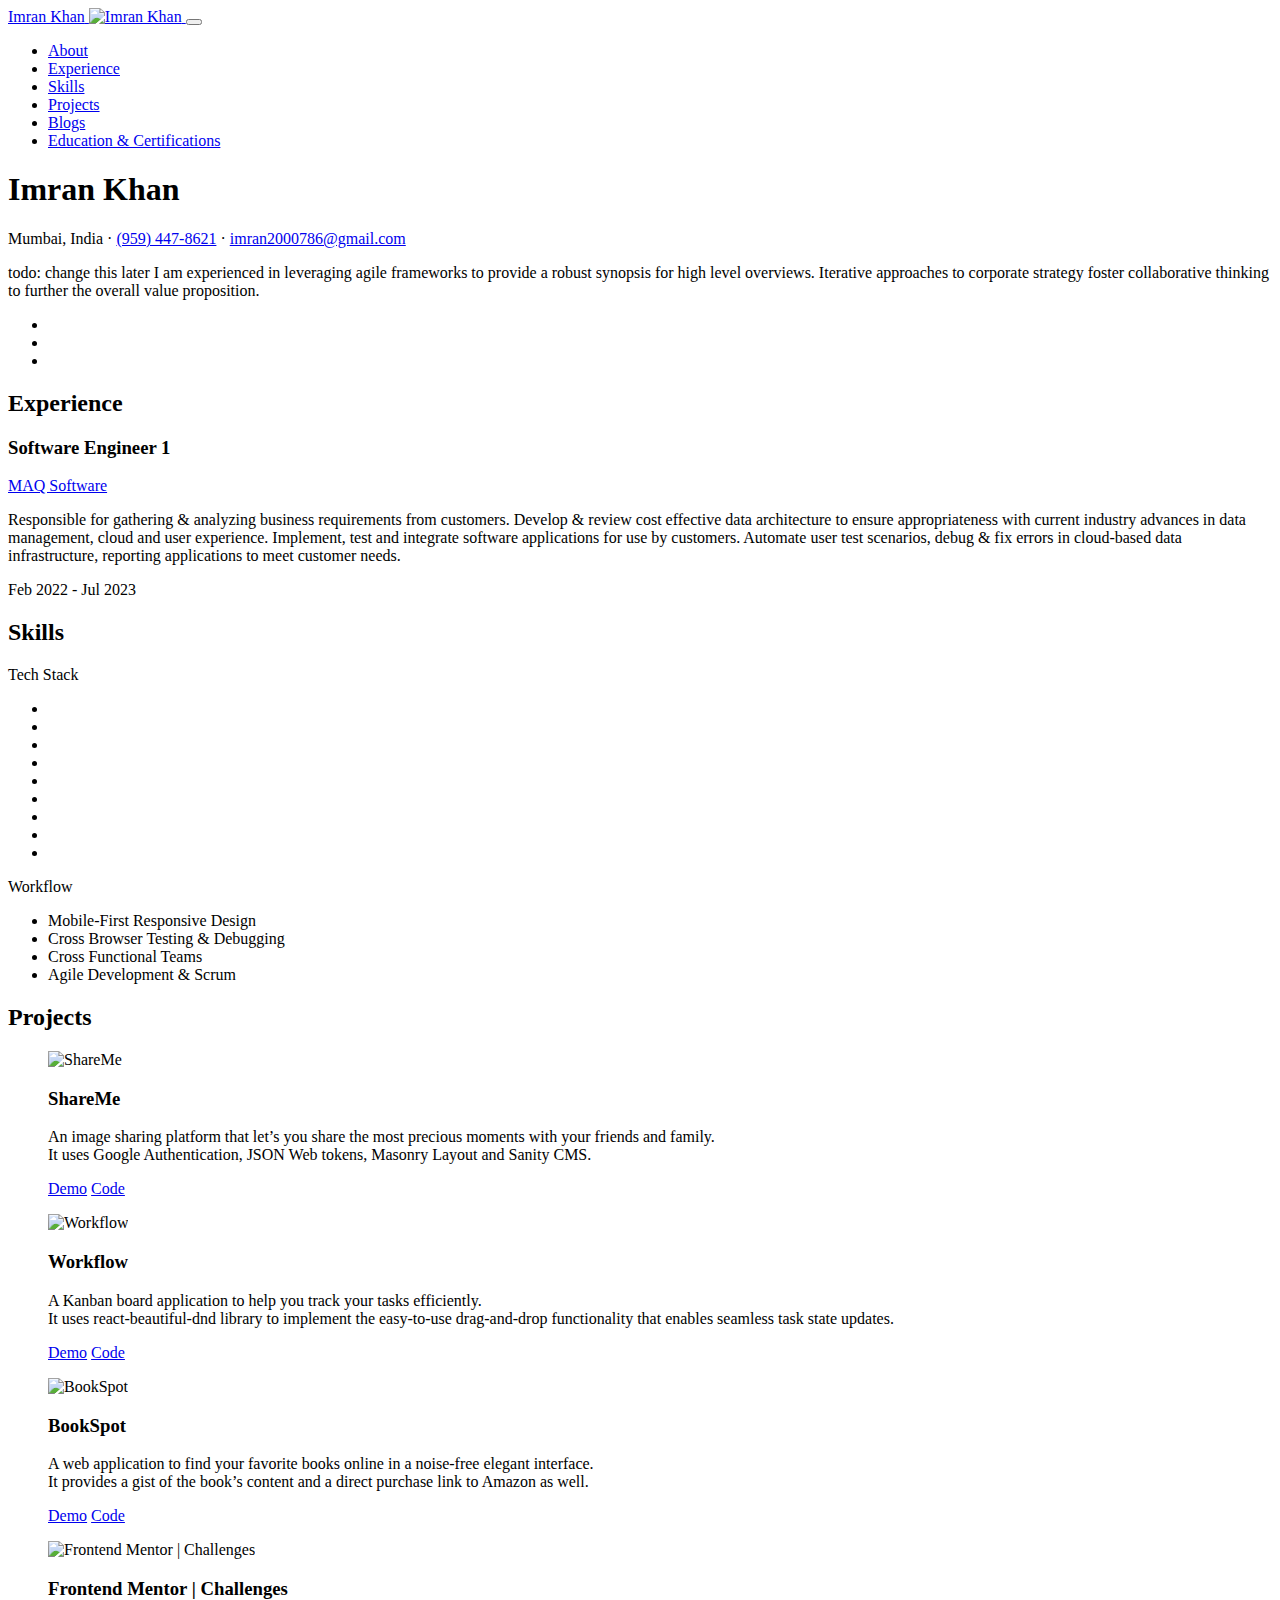
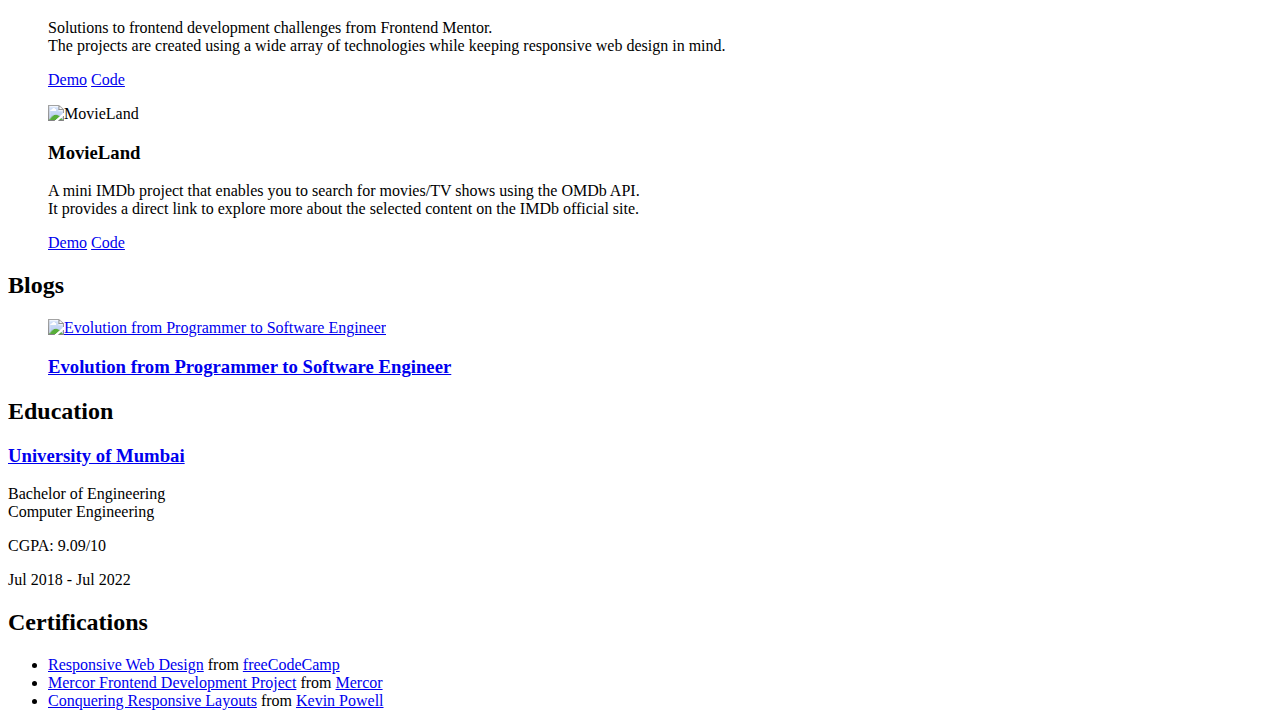
==== index.html @ 40e6b197 "Initial commit" ====
<!DOCTYPE html>
<html lang="en">
  <head>
    <meta charset="utf-8" />
    <meta
      name="viewport"
      content="width=device-width, initial-scale=1, shrink-to-fit=no"
    />
    <meta name="description" content="Imran Khan's portfolio website" />
    <meta name="author" content="Imran Khan" />
    <link
      rel="shortcut icon"
      href="./img/portfolio-img-imran.png"
      type="image/x-icon"
    />

    <title>Imran Khan | Portfolio</title>

    <!-- Bootstrap core CSS -->
    <link href="vendor/bootstrap/css/bootstrap.min.css" rel="stylesheet" />

    <!-- Custom fonts for this template -->
    <link
      href="https://fonts.googleapis.com/css?family=Saira+Extra+Condensed:100,200,300,400,500,600,700,800,900"
      rel="stylesheet"
    />
    <link
      href="https://fonts.googleapis.com/css?family=Open+Sans:300,300i,400,400i,600,600i,700,700i,800,800i"
      rel="stylesheet"
    />
    <!-- <link rel="preconnect" href="https://fonts.googleapis.com" />
    <link rel="preconnect" href="https://fonts.gstatic.com" crossorigin />
    <link
      href="https://fonts.googleapis.com/css2?family=Open+Sans:ital,wght@0,300;0,400;0,500;0,600;0,700;0,800;1,300;1,400;1,500;1,600;1,700;1,800&family=Saira+Extra+Condensed:wght@100;200;300;400;500;600;700;800;900&display=swap"
      rel="stylesheet"
    /> -->
    <link
      href="vendor/font-awesome/css/font-awesome.min.css"
      rel="stylesheet"
    />
    <!-- <link href="vendor/devicons/css/devicons.min.css" rel="stylesheet" /> -->
    <link
      rel="stylesheet"
      href="https://cdn.jsdelivr.net/gh/devicons/devicon@v2.15.1/devicon.min.css"
    />

    <link
      href="vendor/simple-line-icons/css/simple-line-icons.css"
      rel="stylesheet"
    />

    <!-- Custom styles for this template -->
    <link href="css/resume.min.css" rel="stylesheet" />
    <link rel="stylesheet" href="./css/custom.css" />
  </head>

  <body id="page-top">
    <nav
      class="navbar navbar-expand-lg navbar-dark bg-primary fixed-top"
      id="sideNav"
    >
      <a class="navbar-brand js-scroll-trigger" href="#page-top">
        <span class="d-block d-lg-none">Imran Khan</span>
        <span class="d-none d-lg-block">
          <img
            class="img-fluid img-profile rounded-circle mx-auto mb-2"
            src="img/portfolio-img-imran.png"
            alt="Imran Khan"
          />
        </span>
      </a>
      <button
        class="navbar-toggler"
        type="button"
        data-toggle="collapse"
        data-target="#navbarSupportedContent"
        aria-controls="navbarSupportedContent"
        aria-expanded="false"
        aria-label="Toggle navigation"
      >
        <span class="navbar-toggler-icon"></span>
      </button>
      <div class="collapse navbar-collapse" id="navbarSupportedContent">
        <ul class="navbar-nav">
          <li class="nav-item">
            <a class="nav-link js-scroll-trigger" href="#about">About</a>
          </li>
          <li class="nav-item">
            <a class="nav-link js-scroll-trigger" href="#experience"
              >Experience</a
            >
          </li>
          <li class="nav-item">
            <a class="nav-link js-scroll-trigger" href="#skills">Skills</a>
          </li>
          <li class="nav-item">
            <a class="nav-link js-scroll-trigger" href="#projects">Projects</a>
          </li>
          <li class="nav-item">
            <a class="nav-link js-scroll-trigger" href="#blogs">Blogs</a>
          </li>
          <li class="nav-item">
            <a class="nav-link js-scroll-trigger" href="#education"
              >Education & Certifications</a
            >
            <!-- <li class="nav-item">
            <a class="nav-link js-scroll-trigger" href="#education"
              >Education</a
            >
          </li>
           </li>
          <li class="nav-item">
            <a class="nav-link js-scroll-trigger" href="#certifications"
              >Certifications</a
            >
          </li> -->
          </li>
        </ul>
      </div>
    </nav>

    <div class="container-fluid p-0">
      <section class="resume-section p-3 p-lg-5 d-flex d-column" id="about">
        <div class="my-auto">
          <h1 class="mb-0">
            Imran
            <span class="text-primary">Khan</span>
          </h1>
          <div class="subheading mb-5">
            Mumbai, India ·
            <a href="tel:+919594478621">(959) 447-8621</a>
            ·
            <a href="mailto:imran2000786@gmail.com">imran2000786@gmail.com</a>
          </div>
          <p class="mb-5">
            todo: change this later I am experienced in leveraging agile
            frameworks to provide a robust synopsis for high level overviews.
            Iterative approaches to corporate strategy foster collaborative
            thinking to further the overall value proposition.
          </p>
          <ul class="list-inline list-social-icons mb-0">
            <!-- <li class="list-inline-item">
              <a href="#">
                <span class="fa-stack fa-lg">
                  <i class="fa fa-circle fa-stack-2x"></i>
                  <i class="fa fa-facebook fa-stack-1x fa-inverse"></i>
                </span>
              </a>
            </li> -->
            <li class="list-inline-item">
              <a href="https://github.com/astr0n0mer" target="_blank">
                <span class="fa-stack fa-lg">
                  <i class="fa fa-circle fa-stack-2x"></i>
                  <i class="fa fa-github fa-stack-1x fa-inverse"></i>
                </span>
              </a>
            </li>
            <li class="list-inline-item">
              <a
                href="https://www.linkedin.com/in/imrankhan404/"
                target="_blank"
              >
                <span class="fa-stack fa-lg">
                  <i class="fa fa-circle fa-stack-2x"></i>
                  <i class="fa fa-linkedin fa-stack-1x fa-inverse"></i>
                </span>
              </a>
            </li>
            <li class="list-inline-item">
              <a href="https://twitter.com/astronomer404" target="_blank">
                <span class="fa-stack fa-lg">
                  <i class="fa fa-circle fa-stack-2x"></i>
                  <i class="fa fa-twitter fa-stack-1x fa-inverse"></i>
                </span>
              </a>
            </li>
          </ul>
        </div>
      </section>

      <section
        class="resume-section p-3 p-lg-5 d-flex flex-column"
        id="experience"
      >
        <div class="my-auto">
          <div class="my-auto">
            <h2 class="mb-5">Experience</h2>

            <div class="resume-item d-flex flex-column flex-md-row mb-5">
              <div class="resume-content mr-auto">
                <h3 class="mb-0">Software Engineer 1</h3>
                <div class="subheading mb-3">
                  <a href="https://maqsoftware.com/" target="_blank"
                    >MAQ Software</a
                  >
                </div>
                <p>
                  Responsible for gathering & analyzing business requirements
                  from customers. Develop & review cost effective data
                  architecture to ensure appropriateness with current industry
                  advances in data management, cloud and user experience.
                  Implement, test and integrate software applications for use by
                  customers. Automate user test scenarios, debug & fix errors in
                  cloud-based data infrastructure, reporting applications to
                  meet customer needs.
                </p>
              </div>
              <div class="resume-date text-md-right">
                <span class="text-primary">Feb 2022 - Jul 2023</span>
              </div>
            </div>
          </div>
        </div>
      </section>

      <section class="resume-section p-3 p-lg-5 d-flex flex-column" id="skills">
        <div class="my-auto">
          <h2 class="mb-5">Skills</h2>

          <div class="subheading mb-3">Tech Stack</div>
          <ul class="list-inline list-icons">
            <li class="list-inline-item">
              <i class="devicon-html5-plain colored"></i>
            </li>
            <li class="list-inline-item">
              <i class="devicon-css3-plain colored"></i>
            </li>
            <li class="list-inline-item">
              <i class="devicon-typescript-plain colored"></i>
            </li>
            <li class="list-inline-item">
              <i class="devicon-python-plain colored"></i>
            </li>
            <li class="list-inline-item">
              <i class="devicon-java-plain colored"></i>
            </li>
            <li class="list-inline-item">
              <i class="devicon-react-original colored"></i>
            </li>
            <li class="list-inline-item">
              <i class="devicon-tailwindcss-plain colored"></i>
            </li>
            <li class="list-inline-item">
              <i class="devicon-sass-original colored"></i>
            </li>
            <li class="list-inline-item">
              <i class="devicon-mongodb-plain colored"></i>
            </li>
          </ul>

          <div class="subheading mb-3">Workflow</div>
          <ul class="fa-ul mb-0">
            <li>
              <i class="fa-li fa fa-check"></i>
              Mobile-First Responsive Design
            </li>
            <li>
              <i class="fa-li fa fa-check"></i>
              Cross Browser Testing &amp; Debugging
            </li>
            <li>
              <i class="fa-li fa fa-check"></i>
              Cross Functional Teams
            </li>
            <li>
              <i class="fa-li fa fa-check"></i>
              Agile Development &amp; Scrum
            </li>
          </ul>
        </div>
      </section>

      <section
        class="resume-section p-3 p-lg-5 d-flex flex-column"
        id="projects"
      >
        <div class="my-auto">
          <div class="my-auto">
            <h2 class="mb-5">Projects</h2>

            <section class="card-grid">
              <figure class="blog-card">
                <img
                  src="https://raw.githubusercontent.com/astr0n0mer/shareme/main/shareme_frontend/src/assets/home.png"
                  alt="ShareMe"
                  loading="lazy"
                  class="blog-card__img"
                />
                <figcaption class="card-info">
                  <h3 class="blog-card__title">ShareMe</h3>
                  <p>
                    An image sharing platform that let’s you share the most
                    precious moments with your friends and family.
                    <br />
                    It uses Google Authentication, JSON Web tokens, Masonry
                    Layout and Sanity CMS.
                  </p>
                  <a
                    href="https://shareme-coral.vercel.app/"
                    target="_blank"
                    class="card__cta card__cta--primary"
                    >Demo</a
                  >
                  <a
                    href="https://github.com/astr0n0mer/shareme"
                    target="_blank"
                    class="card__cta"
                    >Code</a
                  >
                </figcaption>
              </figure>
              <figure class="blog-card">
                <img
                  src="./img/projects/workflow.png"
                  alt="Workflow"
                  loading="lazy"
                  class="blog-card__img"
                />
                <figcaption class="card-info">
                  <h3 class="blog-card__title">Workflow</h3>
                  <p>
                    A Kanban board application to help you track your tasks
                    efficiently.
                    <br />
                    It uses react-beautiful-dnd library to implement the
                    easy-to-use drag-and-drop functionality that enables
                    seamless task state updates.
                  </p>
                  <a
                    href="https://workflow-gamma.vercel.app/"
                    target="_blank"
                    class="card__cta card__cta--primary"
                    >Demo</a
                  >
                  <a
                    href="https://github.com/astr0n0mer/workflow"
                    target="_blank"
                    class="card__cta"
                    >Code</a
                  >
                </figcaption>
              </figure>
              <figure class="blog-card">
                <img
                  src="https://raw.githubusercontent.com/astr0n0mer/bookspot/main/public/bookspot-home.png"
                  alt="BookSpot"
                  loading="lazy"
                  class="blog-card__img"
                />
                <figcaption class="card-info">
                  <h3 class="blog-card__title">BookSpot</h3>
                  <p>
                    A web application to find your favorite books online in a
                    noise-free elegant interface.
                    <br />
                    It provides a gist of the book’s content and a direct
                    purchase link to Amazon as well.
                  </p>
                  <a
                    href="https://bookspot-delta.vercel.app/"
                    target="_blank"
                    class="card__cta card__cta--primary"
                    >Demo</a
                  >
                  <a
                    href="https://github.com/astr0n0mer/bookspot"
                    target="_blank"
                    class="card__cta"
                    >Code</a
                  >
                </figcaption>
              </figure>
              <figure class="blog-card">
                <img
                  src="https://raw.githubusercontent.com/astr0n0mer/challenges-frontendmentor.io/main/images/screenshot-desktop-index.png"
                  alt="Frontend Mentor | Challenges"
                  loading="lazy"
                  class="blog-card__img"
                />
                <figcaption class="card-info">
                  <h3 class="blog-card__title">Frontend Mentor | Challenges</h3>
                  <p>
                    Solutions to frontend development challenges from Frontend
                    Mentor.
                    <br />
                    The projects are created using a wide array of technologies
                    while keeping responsive web design in mind.
                  </p>
                  <a
                    href="https://astr0n0mer.github.io/challenges-frontendmentor.io/"
                    target="_blank"
                    class="card__cta card__cta--primary"
                    >Demo</a
                  >
                  <a
                    href="https://github.com/astr0n0mer/challenges-frontendmentor.io"
                    target="_blank"
                    class="card__cta"
                    >Code</a
                  >
                </figcaption>
              </figure>
              <figure class="blog-card">
                <img
                  src="./img/projects/movieland.png"
                  alt="MovieLand"
                  loading="lazy"
                  class="blog-card__img"
                />
                <figcaption class="card-info">
                  <h3 class="blog-card__title">MovieLand</h3>
                  <p>
                    A mini IMDb project that enables you to search for movies/TV
                    shows using the OMDb API.
                    <br />
                    It provides a direct link to explore more about the selected
                    content on the IMDb official site.
                  </p>
                  <a
                    href="https://movieland-delta.vercel.app/"
                    target="_blank"
                    class="card__cta card__cta--primary"
                    >Demo</a
                  >
                  <a
                    href="https://github.com/astr0n0mer/movieland"
                    target="_blank"
                    class="card__cta"
                    >Code</a
                  >
                </figcaption>
              </figure>
            </section>
          </div>
        </div>
      </section>

      <section class="resume-section p-3 p-lg-5 d-flex flex-column" id="blogs">
        <div class="my-auto">
          <div class="my-auto">
            <h2 class="mb-5">Blogs</h2>

            <section class="card-grid">
              <a
                href="./blogs/evolution-from-programmer-to-software-engineer.html"
                target="_blank"
                class="custom-card-link"
              >
                <figure class="blog-card">
                  <img
                    src="./img/blogs/evolution-from-programmer-to-software-engineer.png"
                    alt="Evolution from Programmer to Software Engineer"
                    class="blog-card__img"
                  />
                  <figcaption class="card-info">
                    <h3 class="blog-card__title">
                      Evolution from Programmer to Software Engineer
                    </h3>
                  </figcaption>
                </figure>
              </a>
            </section>
          </div>
        </div>
      </section>

      <section
        class="resume-section p-3 p-lg-5 d-flex flex-column"
        id="education"
      >
        <div class="my-auto">
          <h2 class="mb-5">Education</h2>

          <div class="resume-item d-flex flex-column flex-md-row mb-5">
            <div class="resume-content mr-auto">
              <h3 class="mb-0">
                <a href="https://mu.ac.in/" target="_blank"
                  >University of Mumbai</a
                >
              </h3>
              <div class="subheading mb-3">Bachelor of Engineering</div>
              <div>Computer Engineering</div>
              <p>CGPA: 9.09/10</p>
            </div>
            <div class="resume-date text-md-right">
              <span class="text-primary">Jul 2018 - Jul 2022</span>
            </div>
          </div>
        </div>

        <div class="my-auto">
          <h2 class="mb-5">Certifications</h2>
          <ul class="fa-ul mb-0">
            <li>
              <i class="fa-li fa fa-trophy text-warning"></i>
              <a
                href="https://www.freecodecamp.org/certification/astronomer/responsive-web-design"
                target="_blank"
                >Responsive Web Design</a
              >
              from
              <a href="https://www.freecodecamp.org/" target="_blank"
                >freeCodeCamp</a
              >
            </li>
            <li>
              <i class="fa-li fa fa-trophy text-warning"></i>
              <a
                href="https://project-cert.s3.amazonaws.com/Frontend/83.pdf"
                target="_blank"
                >Mercor Frontend Development Project</a
              >
              from
              <a href="https://mercor.io/" target="_blank">Mercor</a>
            </li>
            <li>
              <i class="fa-li fa fa-trophy text-warning"></i>
              <a
                href="https://courses.kevinpowell.co/certificates/cert_bx60CXMl"
                target="_blank"
                >Conquering Responsive Layouts</a
              >
              from
              <a href="https://www.kevinpowell.co/" target="_blank"
                >Kevin Powell</a
              >
            </li>
          </ul>
        </div>
      </section>

      <!-- <section
        class="resume-section p-3 p-lg-5 d-flex flex-column"
        id="certifications"
      >
        <div class="my-auto">
          <h2 class="mb-5">Certifications</h2>
          <ul class="fa-ul mb-0">
            <li>
              <i class="fa-li fa fa-trophy text-warning"></i>
              <a
                href="https://www.freecodecamp.org/certification/astronomer/responsive-web-design"
                target="_blank"
                >Responsive Web Design</a
              >
              from
              <a href="https://www.freecodecamp.org/" target="_blank"
                >freeCodeCamp</a
              >
            </li>
            <li>
              <i class="fa-li fa fa-trophy text-warning"></i>
              <a
                href="https://project-cert.s3.amazonaws.com/Frontend/83.pdf"
                target="_blank"
                >Mercor Frontend Development Project</a
              >
              from
              <a href="https://mercor.io/" target="_blank">Mercor</a>
            </li>
            <li>
              <i class="fa-li fa fa-trophy text-warning"></i>
              <a
                href="https://courses.kevinpowell.co/certificates/cert_bx60CXMl"
                target="_blank"
                >Conquering Responsive Layouts</a
              >
              from
              <a href="https://www.kevinpowell.co/" target="_blank"
                >Kevin Powell</a
              >
            </li>
          </ul>
        </div>
      </section> -->
    </div>

    <!-- Bootstrap core JavaScript -->
    <script src="vendor/jquery/jquery.min.js"></script>
    <script src="vendor/bootstrap/js/bootstrap.bundle.min.js"></script>

    <!-- Plugin JavaScript -->
    <script src="vendor/jquery-easing/jquery.easing.min.js"></script>

    <!-- Custom scripts for this template -->
    <script src="js/resume.min.js"></script>
  </body>
</html>
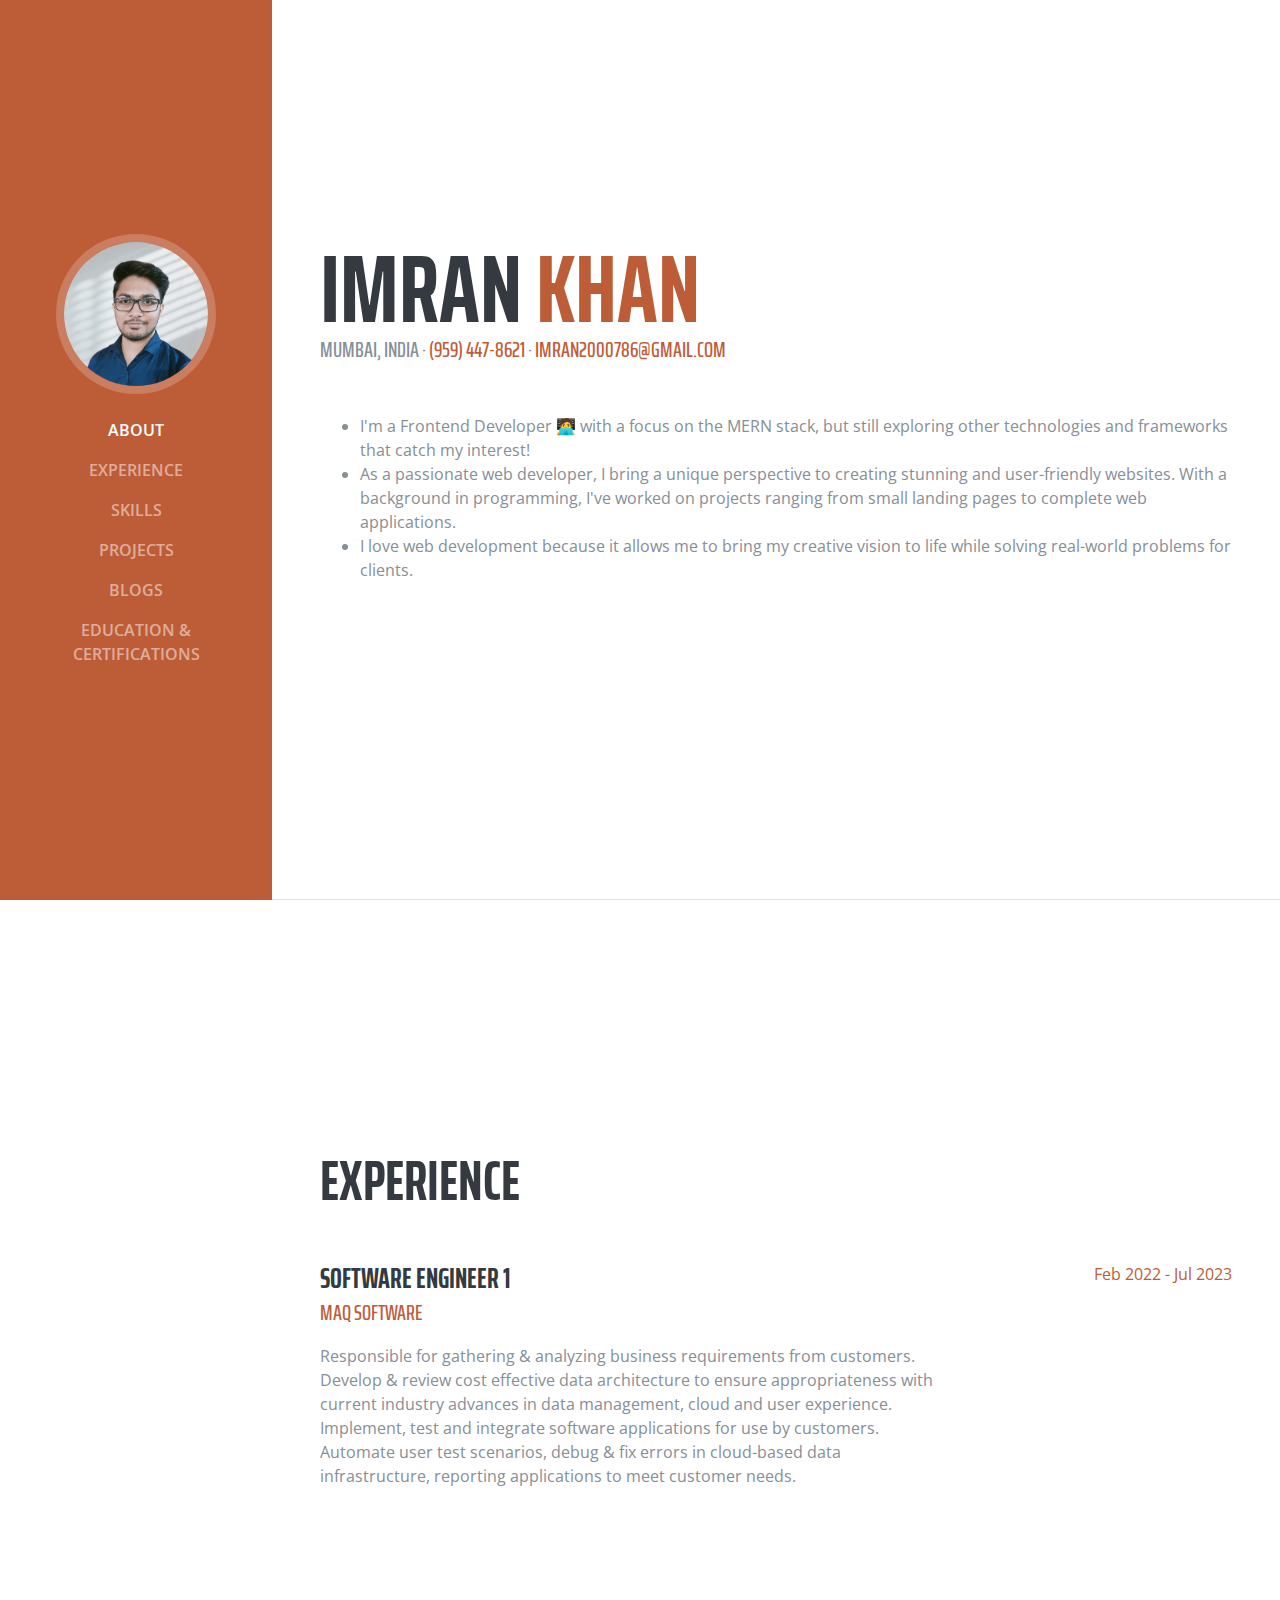
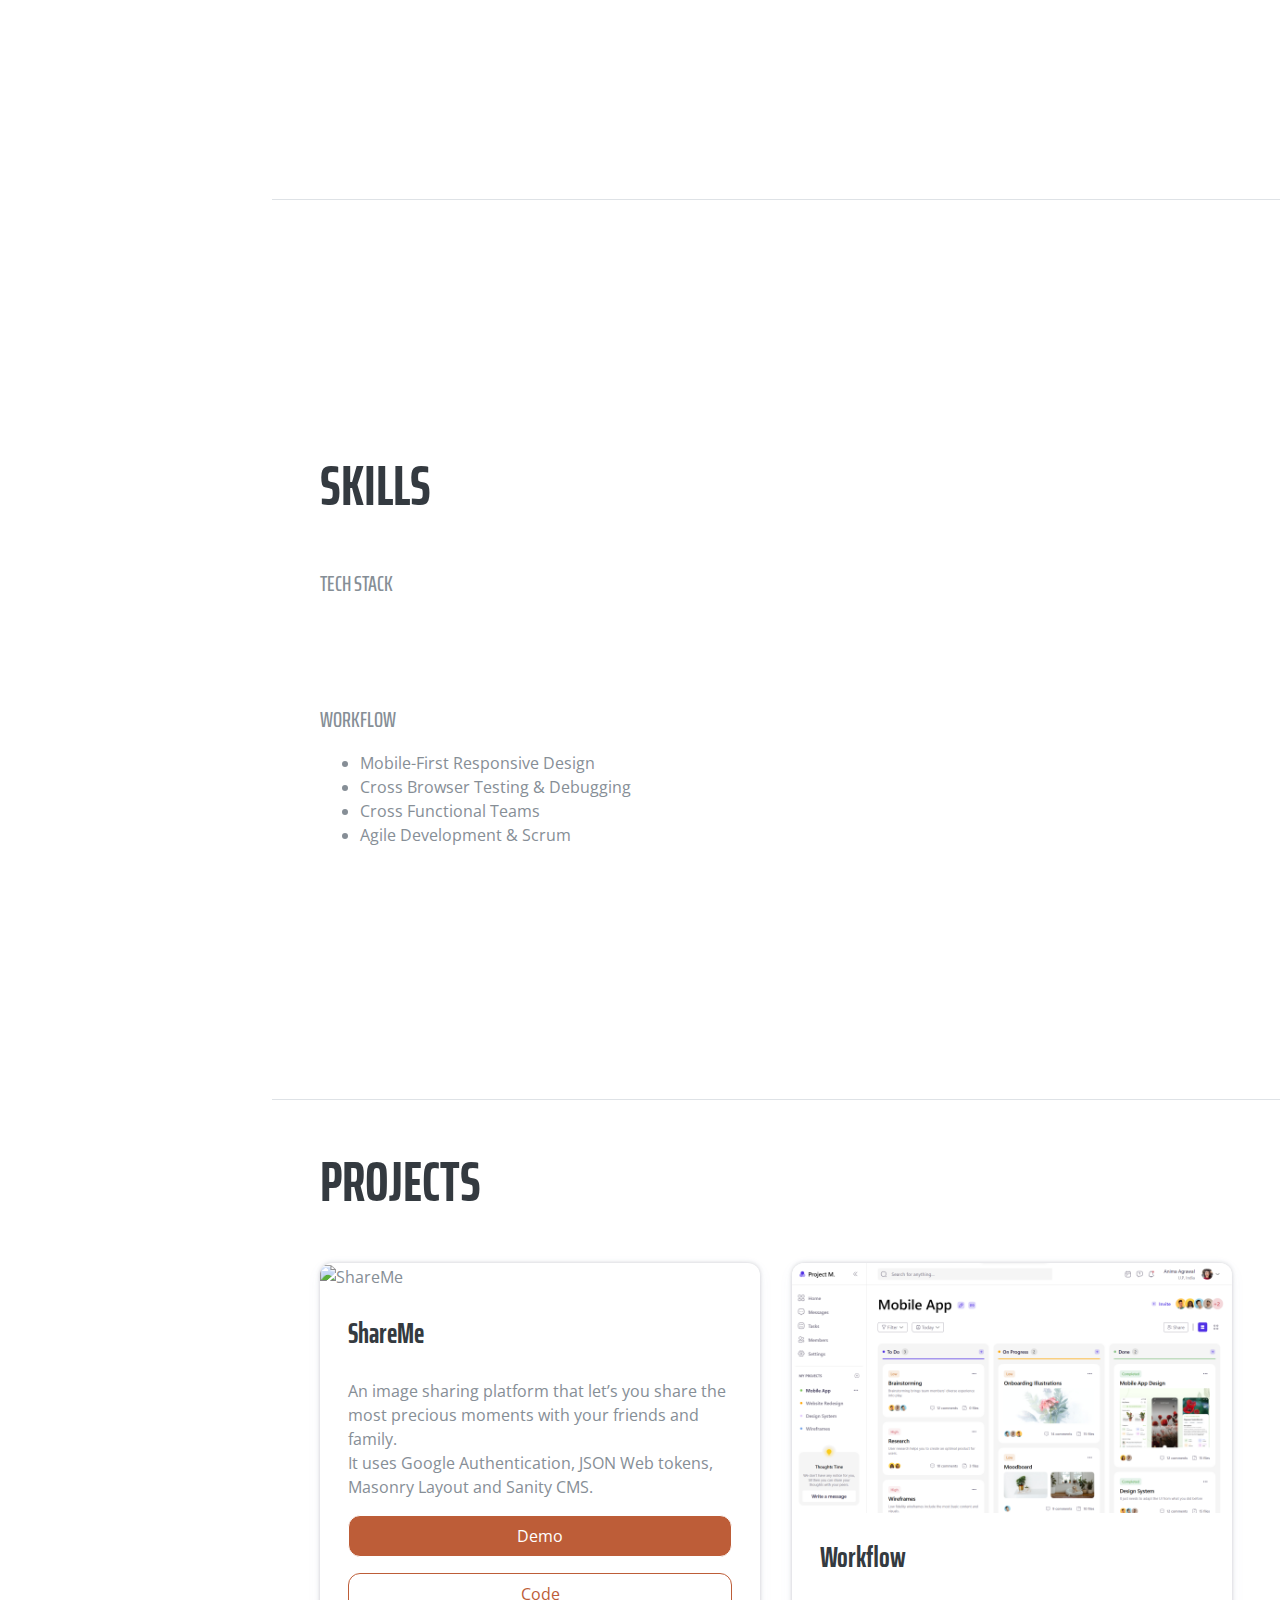
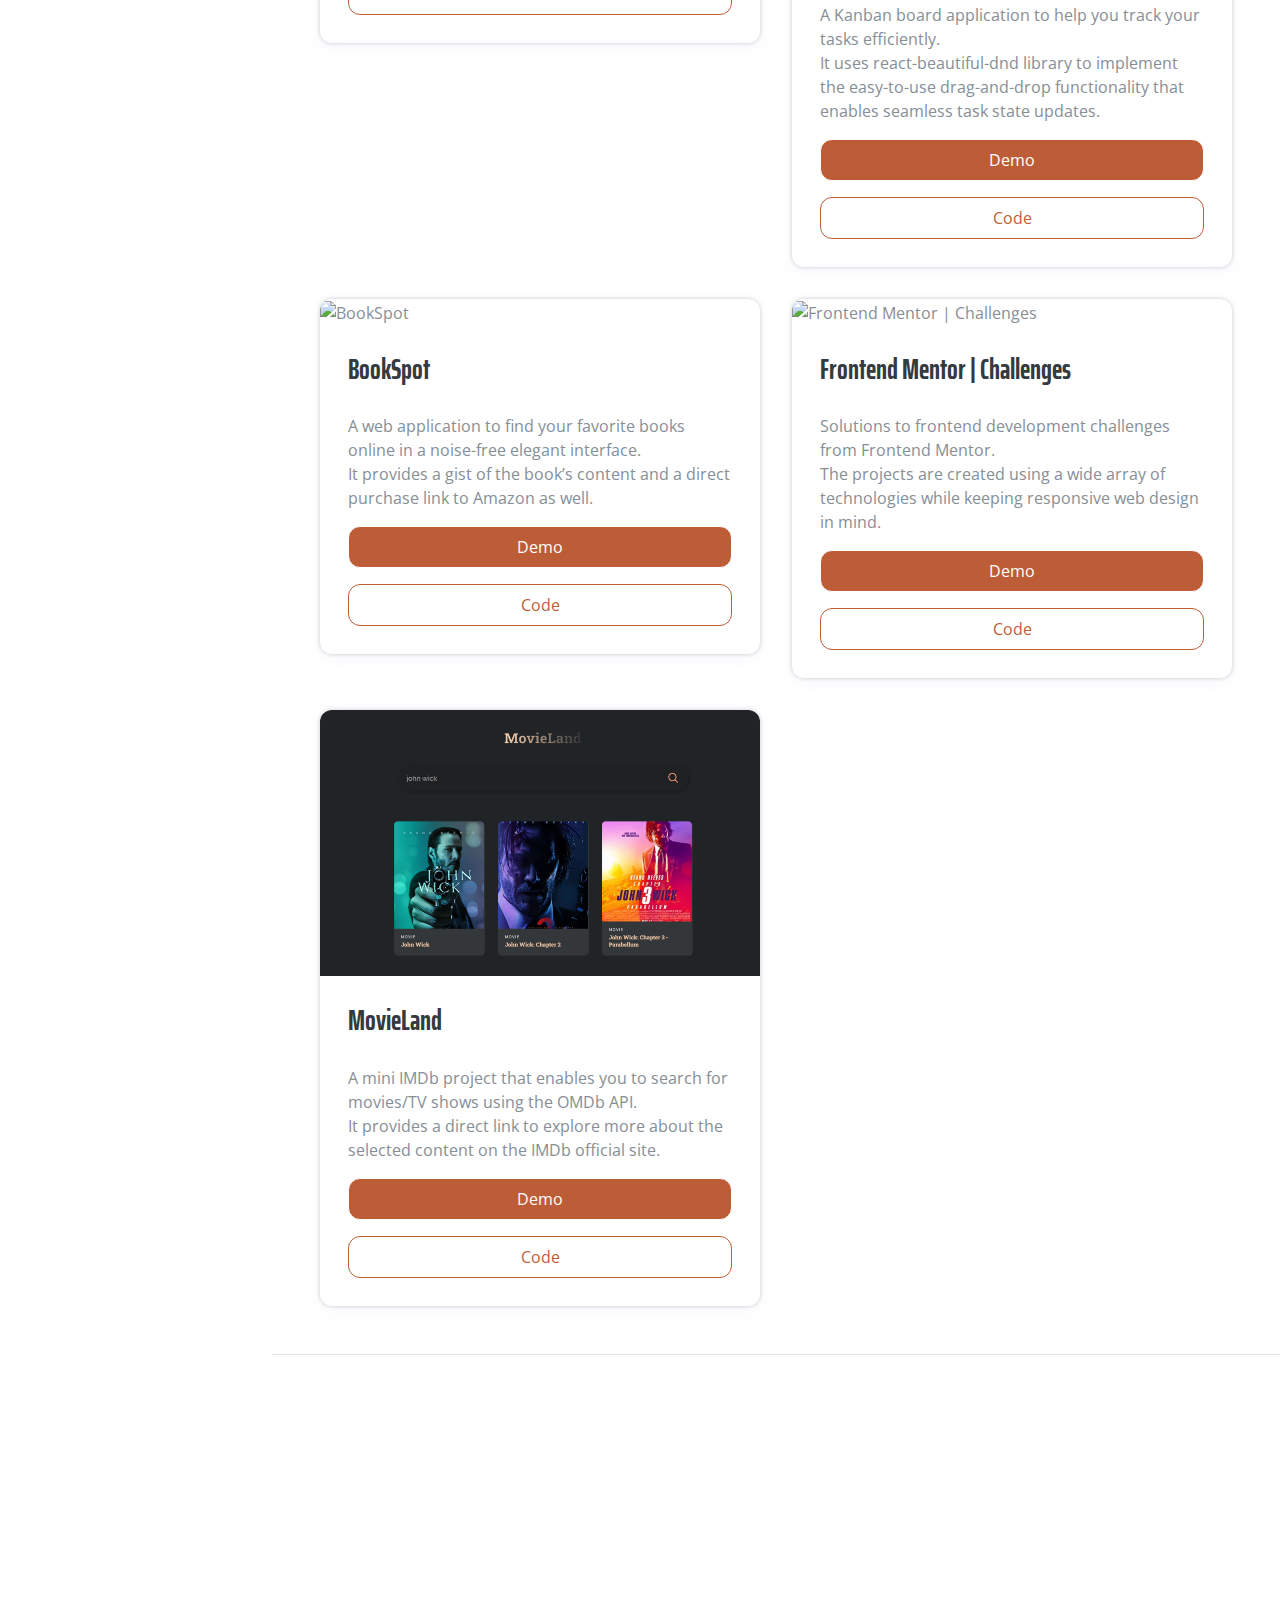
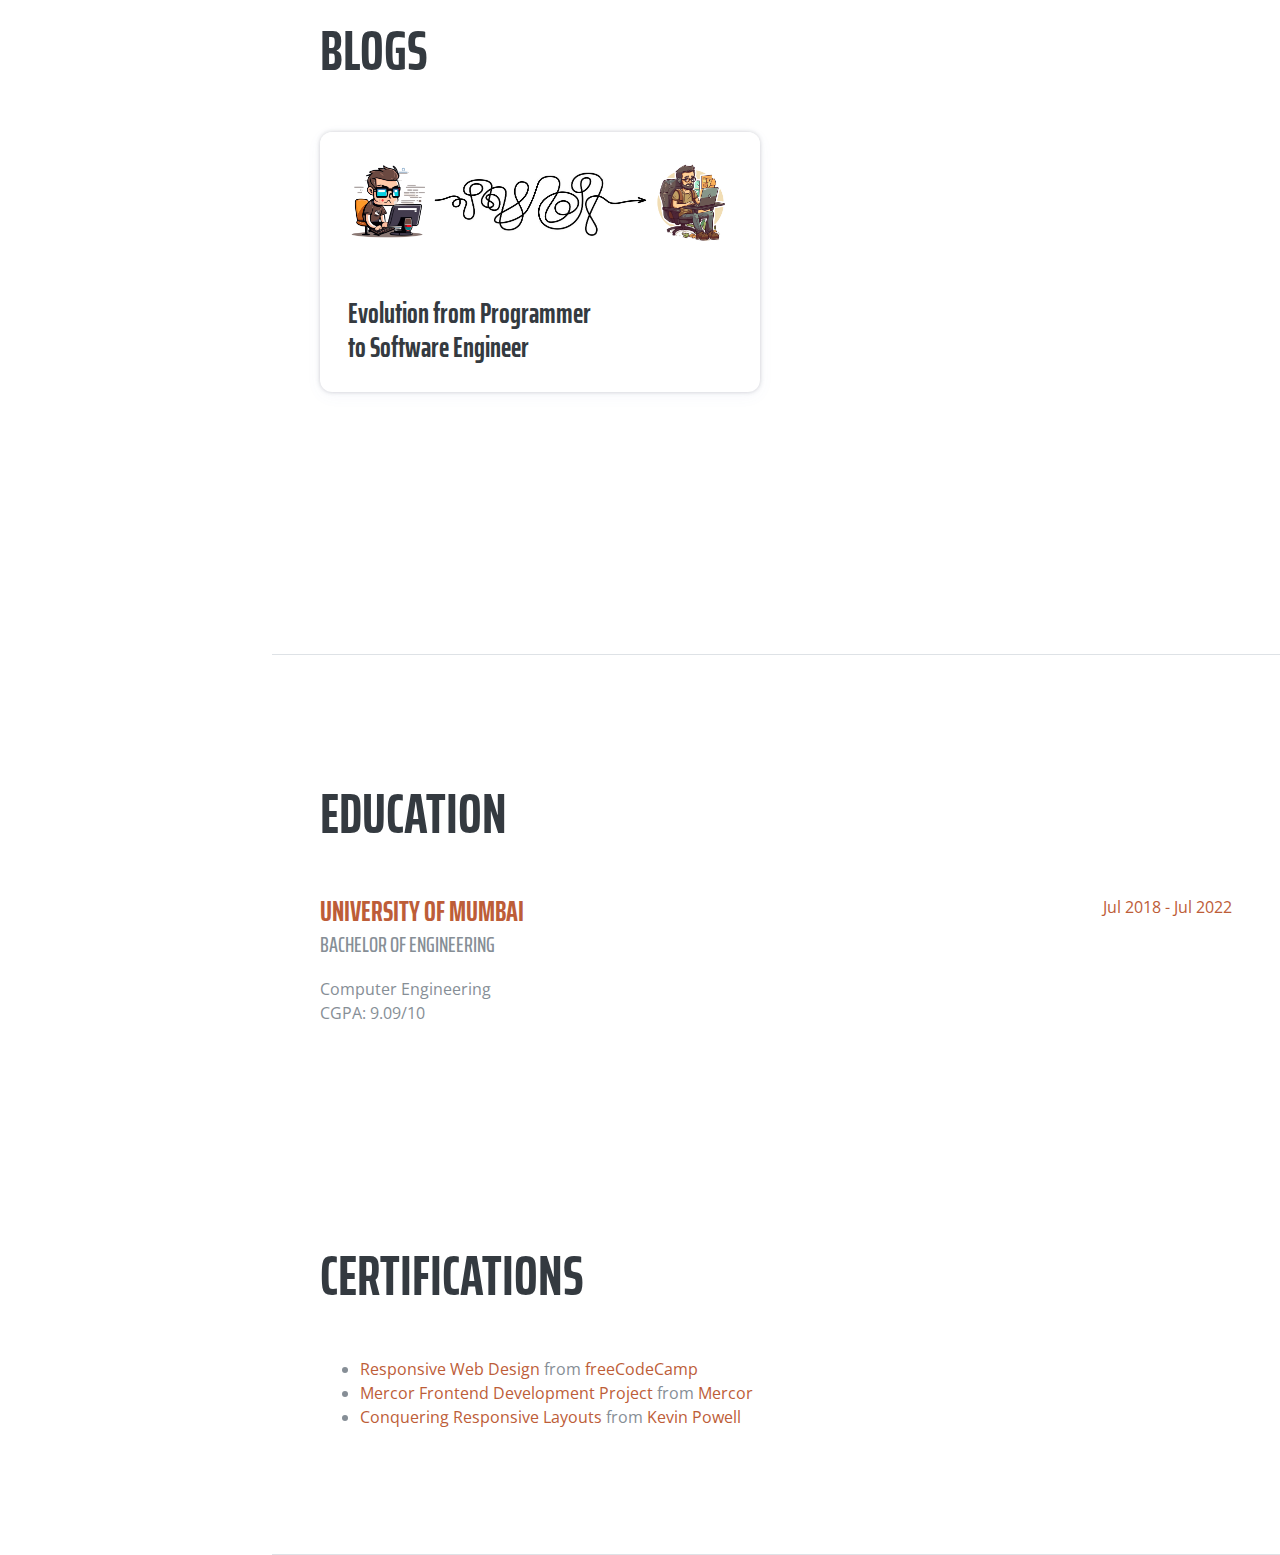
==== commit fa0fccdf: "Create initial draft of portfolio website" ====
--- a/index.html
+++ b/index.html
@@ -28,38 +28,33 @@
       href="https://fonts.googleapis.com/css?family=Open+Sans:300,300i,400,400i,600,600i,700,700i,800,800i"
       rel="stylesheet"
     />
-    <!-- <link rel="preconnect" href="https://fonts.googleapis.com" />
-    <link rel="preconnect" href="https://fonts.gstatic.com" crossorigin />
-    <link
-      href="https://fonts.googleapis.com/css2?family=Open+Sans:ital,wght@0,300;0,400;0,500;0,600;0,700;0,800;1,300;1,400;1,500;1,600;1,700;1,800&family=Saira+Extra+Condensed:wght@100;200;300;400;500;600;700;800;900&display=swap"
+
+    <!-- <link
+      href="vendor/font-awesome/css/font-awesome.min.css"
       rel="stylesheet"
     /> -->
-    <link
-      href="vendor/font-awesome/css/font-awesome.min.css"
-      rel="stylesheet"
-    />
     <!-- <link href="vendor/devicons/css/devicons.min.css" rel="stylesheet" /> -->
     <link
       rel="stylesheet"
       href="https://cdn.jsdelivr.net/gh/devicons/devicon@v2.15.1/devicon.min.css"
     />
 
-    <link
+    <!-- <link
       href="vendor/simple-line-icons/css/simple-line-icons.css"
       rel="stylesheet"
-    />
+    /> -->
 
     <!-- Custom styles for this template -->
     <link href="css/resume.min.css" rel="stylesheet" />
     <link rel="stylesheet" href="./css/custom.css" />
   </head>
 
-  <body id="page-top">
+  <body id="top">
     <nav
       class="navbar navbar-expand-lg navbar-dark bg-primary fixed-top"
       id="sideNav"
     >
-      <a class="navbar-brand js-scroll-trigger" href="#page-top">
+      <a class="navbar-brand js-scroll-trigger" href="#top">
         <span class="d-block d-lg-none">Imran Khan</span>
         <span class="d-none d-lg-block">
           <img
@@ -103,17 +98,6 @@
             <a class="nav-link js-scroll-trigger" href="#education"
               >Education & Certifications</a
             >
-            <!-- <li class="nav-item">
-            <a class="nav-link js-scroll-trigger" href="#education"
-              >Education</a
-            >
-          </li>
-           </li>
-          <li class="nav-item">
-            <a class="nav-link js-scroll-trigger" href="#certifications"
-              >Certifications</a
-            >
-          </li> -->
           </li>
         </ul>
       </div>
@@ -132,21 +116,29 @@
             ·
             <a href="mailto:imran2000786@gmail.com">imran2000786@gmail.com</a>
           </div>
-          <p class="mb-5">
-            todo: change this later I am experienced in leveraging agile
-            frameworks to provide a robust synopsis for high level overviews.
-            Iterative approaches to corporate strategy foster collaborative
-            thinking to further the overall value proposition.
-          </p>
+          <div class="mb-5">
+            <ul class="fa-ul mb-0">
+              <li>
+                <i class="fa-li fa fa-trophy text-warning"></i>
+                I'm a Frontend Developer 🧑‍💻 with a focus on the MERN stack, but
+                still exploring other technologies and frameworks that catch my
+                interest!
+              </li>
+              <li>
+                <i class="fa-li fa fa-trophy text-warning"></i>
+                As a passionate web developer, I bring a unique perspective to
+                creating stunning and user-friendly websites. With a background
+                in programming, I've worked on projects ranging from small
+                landing pages to complete web applications.
+              </li>
+              <li>
+                <i class="fa-li fa fa-trophy text-warning"></i>
+                I love web development because it allows me to bring my creative
+                vision to life while solving real-world problems for clients.
+              </li>
+            </ul>
+          </div>
           <ul class="list-inline list-social-icons mb-0">
-            <!-- <li class="list-inline-item">
-              <a href="#">
-                <span class="fa-stack fa-lg">
-                  <i class="fa fa-circle fa-stack-2x"></i>
-                  <i class="fa fa-facebook fa-stack-1x fa-inverse"></i>
-                </span>
-              </a>
-            </li> -->
             <li class="list-inline-item">
               <a href="https://github.com/astr0n0mer" target="_blank">
                 <span class="fa-stack fa-lg">
@@ -156,10 +148,7 @@
               </a>
             </li>
             <li class="list-inline-item">
-              <a
-                href="https://www.linkedin.com/in/imrankhan404/"
-                target="_blank"
-              >
+              <a href="https://www.linkedin.com/in/imrank404/" target="_blank">
                 <span class="fa-stack fa-lg">
                   <i class="fa fa-circle fa-stack-2x"></i>
                   <i class="fa fa-linkedin fa-stack-1x fa-inverse"></i>
@@ -220,31 +209,37 @@
           <div class="subheading mb-3">Tech Stack</div>
           <ul class="list-inline list-icons">
             <li class="list-inline-item">
-              <i class="devicon-html5-plain colored"></i>
-            </li>
-            <li class="list-inline-item">
-              <i class="devicon-css3-plain colored"></i>
-            </li>
-            <li class="list-inline-item">
-              <i class="devicon-typescript-plain colored"></i>
-            </li>
-            <li class="list-inline-item">
-              <i class="devicon-python-plain colored"></i>
-            </li>
-            <li class="list-inline-item">
-              <i class="devicon-java-plain colored"></i>
-            </li>
-            <li class="list-inline-item">
-              <i class="devicon-react-original colored"></i>
-            </li>
-            <li class="list-inline-item">
-              <i class="devicon-tailwindcss-plain colored"></i>
-            </li>
-            <li class="list-inline-item">
-              <i class="devicon-sass-original colored"></i>
-            </li>
-            <li class="list-inline-item">
-              <i class="devicon-mongodb-plain colored"></i>
+              <i class="devicon-html5-plain colored" title="HTML5"></i>
+            </li>
+            <li class="list-inline-item">
+              <i class="devicon-css3-plain colored" title="CSS3"></i>
+            </li>
+            <li class="list-inline-item">
+              <i
+                class="devicon-typescript-plain colored"
+                title="TypeScript"
+              ></i>
+            </li>
+            <li class="list-inline-item">
+              <i class="devicon-python-plain colored" title="Python"></i>
+            </li>
+            <li class="list-inline-item">
+              <i class="devicon-java-plain colored" title="Java"></i>
+            </li>
+            <li class="list-inline-item">
+              <i class="devicon-react-original colored" title="React"></i>
+            </li>
+            <li class="list-inline-item">
+              <i
+                class="devicon-tailwindcss-plain colored"
+                title="Tailwind CSS"
+              ></i>
+            </li>
+            <li class="list-inline-item">
+              <i class="devicon-sass-original colored" title="SASS/SCSS"></i>
+            </li>
+            <li class="list-inline-item">
+              <i class="devicon-mongodb-plain colored" title="MongoDB"></i>
             </li>
           </ul>
 
@@ -528,51 +523,6 @@
           </ul>
         </div>
       </section>
-
-      <!-- <section
-        class="resume-section p-3 p-lg-5 d-flex flex-column"
-        id="certifications"
-      >
-        <div class="my-auto">
-          <h2 class="mb-5">Certifications</h2>
-          <ul class="fa-ul mb-0">
-            <li>
-              <i class="fa-li fa fa-trophy text-warning"></i>
-              <a
-                href="https://www.freecodecamp.org/certification/astronomer/responsive-web-design"
-                target="_blank"
-                >Responsive Web Design</a
-              >
-              from
-              <a href="https://www.freecodecamp.org/" target="_blank"
-                >freeCodeCamp</a
-              >
-            </li>
-            <li>
-              <i class="fa-li fa fa-trophy text-warning"></i>
-              <a
-                href="https://project-cert.s3.amazonaws.com/Frontend/83.pdf"
-                target="_blank"
-                >Mercor Frontend Development Project</a
-              >
-              from
-              <a href="https://mercor.io/" target="_blank">Mercor</a>
-            </li>
-            <li>
-              <i class="fa-li fa fa-trophy text-warning"></i>
-              <a
-                href="https://courses.kevinpowell.co/certificates/cert_bx60CXMl"
-                target="_blank"
-                >Conquering Responsive Layouts</a
-              >
-              from
-              <a href="https://www.kevinpowell.co/" target="_blank"
-                >Kevin Powell</a
-              >
-            </li>
-          </ul>
-        </div>
-      </section> -->
     </div>
 
     <!-- Bootstrap core JavaScript -->
--- a/vendor/devicons/css/devicons.min.css
+++ b/vendor/devicons/css/devicons.min.css
@@ -0,0 +1,4 @@
+/*!
+ *  Devicons 1.8.0 made by Theodore Vorillas / http://vorillaz.com 
+ */
+@font-face{font-family:devicons;src:url(../fonts/devicons.eot?xqxft6);src:url(../fonts/devicons.eot?#iefixxqxft6) format("embedded-opentype"),url(../fonts/devicons.woff?xqxft6) format("woff"),url(../fonts/devicons.ttf?xqxft6) format("truetype"),url(../fonts/devicons.svg?xqxft6#devicons) format("svg");font-weight:400;font-style:normal}.devicons{font-family:devicons;speak:none;font-style:normal;font-weight:400;font-variant:normal;text-transform:none;line-height:1;-webkit-font-smoothing:antialiased;-moz-osx-font-smoothing:grayscale}.devicons-git:before{content:"\e602"}.devicons-git_compare:before{content:"\e628"}.devicons-git_branch:before{content:"\e625"}.devicons-git_commit:before{content:"\e629"}.devicons-git_pull_request:before{content:"\e626"}.devicons-git_merge:before{content:"\e627"}.devicons-bitbucket:before{content:"\e603"}.devicons-github_alt:before{content:"\e608"}.devicons-github_badge:before{content:"\e609"}.devicons-github:before{content:"\e60a"}.devicons-github_full:before{content:"\e617"}.devicons-java:before{content:"\e638"}.devicons-ruby:before{content:"\e639"}.devicons-scala:before{content:"\e637"}.devicons-python:before{content:"\e63c"}.devicons-go:before{content:"\e624"}.devicons-ruby_on_rails:before{content:"\e63b"}.devicons-django:before{content:"\e61d"}.devicons-markdown:before{content:"\e63e"}.devicons-php:before{content:"\e63d"}.devicons-mysql:before{content:"\e604"}.devicons-streamline:before{content:"\e605"}.devicons-database:before{content:"\e606"}.devicons-laravel:before{content:"\e63f"}.devicons-javascript:before{content:"\e64e"}.devicons-angular:before{content:"\e653"}.devicons-backbone:before{content:"\e652"}.devicons-coffeescript:before{content:"\e651"}.devicons-jquery:before{content:"\e650"}.devicons-modernizr:before{content:"\e620"}.devicons-jquery_ui:before{content:"\e654"}.devicons-ember:before{content:"\e61b"}.devicons-dojo:before{content:"\e61c"}.devicons-nodejs:before{content:"\e619"}.devicons-nodejs_small:before{content:"\e618"}.devicons-javascript_shield:before{content:"\e64f"}.devicons-bootstrap:before{content:"\e647"}.devicons-sass:before{content:"\e64b"}.devicons-css3_full:before{content:"\e64a"}.devicons-css3:before{content:"\e649"}.devicons-html5:before{content:"\e636"}.devicons-html5_multimedia:before{content:"\e632"}.devicons-html5_device_access:before{content:"\e633"}.devicons-html5_3d_effects:before{content:"\e635"}.devicons-html5_connectivity:before{content:"\e634"}.devicons-ghost_small:before{content:"\e614"}.devicons-ghost:before{content:"\e61f"}.devicons-magento:before{content:"\e640"}.devicons-joomla:before{content:"\e641"}.devicons-jekyll_small:before{content:"\e60d"}.devicons-drupal:before{content:"\e642"}.devicons-wordpress:before{content:"\e60b"}.devicons-grunt:before{content:"\e64c"}.devicons-bower:before{content:"\e64d"}.devicons-npm:before{content:"\e61e"}.devicons-yahoo_small:before{content:"\e62b"}.devicons-yahoo:before{content:"\e615"}.devicons-bing_small:before{content:"\e600"}.devicons-windows:before{content:"\e60f"}.devicons-linux:before{content:"\e612"}.devicons-ubuntu:before{content:"\e63a"}.devicons-android:before{content:"\e60e"}.devicons-apple:before{content:"\e611"}.devicons-appstore:before{content:"\e613"}.devicons-phonegap:before{content:"\e630"}.devicons-blackberry:before{content:"\e623"}.devicons-stackoverflow:before{content:"\e610"}.devicons-techcrunch:before{content:"\e62c"}.devicons-codrops:before{content:"\e62f"}.devicons-css_tricks:before{content:"\e601"}.devicons-smashing_magazine:before{content:"\e62d"}.devicons-netmagazine:before{content:"\e62e"}.devicons-codepen:before{content:"\e616"}.devicons-cssdeck:before{content:"\e62a"}.devicons-hackernews:before{content:"\e61a"}.devicons-dropbox:before{content:"\e607"}.devicons-google_drive:before{content:"\e631"}.devicons-visualstudio:before{content:"\e60c"}.devicons-unity_small:before{content:"\e621"}.devicons-raspberry_pi:before{content:"\e622"}.devicons-chrome:before{content:"\e643"}.devicons-ie:before{content:"\e644"}.devicons-firefox:before{content:"\e645"}.devicons-opera:before{content:"\e646"}.devicons-safari:before{content:"\e648"}.devicons-swift:before{content:"\e655"}.devicons-symfony:before{content:"\e656"}.devicons-symfony_badge:before{content:"\e657"}.devicons-less:before{content:"\e658"}.devicons-stylus:before{content:"\e659"}.devicons-trello:before{content:"\e65a"}.devicons-atlassian:before{content:"\e65b"}.devicons-jira:before{content:"\e65c"}.devicons-envato:before{content:"\e65d"}.devicons-snap_svg:before{content:"\e65e"}.devicons-raphael:before{content:"\e65f"}.devicons-google_analytics:before{content:"\e660"}.devicons-compass:before{content:"\e661"}.devicons-onedrive:before{content:"\e662"}.devicons-gulp:before{content:"\e663"}.devicons-atom:before{content:"\e664"}.devicons-cisco:before{content:"\e665"}.devicons-nancy:before{content:"\e666"}.devicons-clojure:before{content:"\e668"}.devicons-clojure_alt:before{content:"\e66a"}.devicons-perl:before{content:"\e669"}.devicons-celluloid:before{content:"\e66b"}.devicons-w3c:before{content:"\e66c"}.devicons-redis:before{content:"\e66d"}.devicons-postgresql:before{content:"\e66e"}.devicons-webplatform:before{content:"\e66f"}.devicons-jenkins:before{content:"\e667"}.devicons-requirejs:before{content:"\e670"}.devicons-opensource:before{content:"\e671"}.devicons-typo3:before{content:"\e672"}.devicons-uikit:before{content:"\e673"}.devicons-doctrine:before{content:"\e674"}.devicons-groovy:before{content:"\e675"}.devicons-nginx:before{content:"\e676"}.devicons-haskell:before{content:"\e677"}.devicons-zend:before{content:"\e678"}.devicons-gnu:before{content:"\e679"}.devicons-yeoman:before{content:"\e67a"}.devicons-heroku:before{content:"\e67b"}.devicons-debian:before{content:"\e67d"}.devicons-travis:before{content:"\e67e"}.devicons-dotnet:before{content:"\e67f"}.devicons-codeigniter:before{content:"\e680"}.devicons-javascript_badge:before{content:"\e681"}.devicons-yii:before{content:"\e682"}.devicons-msql_server:before{content:"\e67c"}.devicons-composer:before{content:"\e683"}.devicons-krakenjs_badge:before{content:"\e684"}.devicons-krakenjs:before{content:"\e685"}.devicons-mozilla:before{content:"\e686"}.devicons-firebase:before{content:"\e687"}.devicons-sizzlejs:before{content:"\e688"}.devicons-creativecommons:before{content:"\e689"}.devicons-creativecommons_badge:before{content:"\e68a"}.devicons-mitlicence:before{content:"\e68b"}.devicons-senchatouch:before{content:"\e68c"}.devicons-bugsense:before{content:"\e68d"}.devicons-extjs:before{content:"\e68e"}.devicons-mootools_badge:before{content:"\e68f"}.devicons-mootools:before{content:"\e690"}.devicons-ruby_rough:before{content:"\e691"}.devicons-komodo:before{content:"\e692"}.devicons-coda:before{content:"\e693"}.devicons-bintray:before{content:"\e694"}.devicons-terminal:before{content:"\e695"}.devicons-code:before{content:"\e696"}.devicons-responsive:before{content:"\e697"}.devicons-dart:before{content:"\e698"}.devicons-aptana:before{content:"\e699"}.devicons-mailchimp:before{content:"\e69a"}.devicons-netbeans:before{content:"\e69b"}.devicons-dreamweaver:before{content:"\e69c"}.devicons-brackets:before{content:"\e69d"}.devicons-eclipse:before{content:"\e69e"}.devicons-cloud9:before{content:"\e69f"}.devicons-scrum:before{content:"\e6a0"}.devicons-prolog:before{content:"\e6a1"}.devicons-terminal_badge:before{content:"\e6a2"}.devicons-code_badge:before{content:"\e6a3"}.devicons-mongodb:before{content:"\e6a4"}.devicons-meteor:before{content:"\e6a5"}.devicons-meteorfull:before{content:"\e6a6"}.devicons-fsharp:before{content:"\e6a7"}.devicons-rust:before{content:"\e6a8"}.devicons-ionic:before{content:"\e6a9"}.devicons-sublime:before{content:"\e6aa"}.devicons-appcelerator:before{content:"\e6ab"}.devicons-asterisk:before{content:"\e6ac"}.devicons-aws:before{content:"\e6ad"}.devicons-digital-ocean:before{content:"\e6ae"}.devicons-dlang:before{content:"\e6af"}.devicons-docker:before{content:"\e6b0"}.devicons-erlang:before{content:"\e6b1"}.devicons-google-cloud-platform:before{content:"\e6b2"}.devicons-grails:before{content:"\e6b3"}.devicons-illustrator:before{content:"\e6b4"}.devicons-intellij:before{content:"\e6b5"}.devicons-materializecss:before{content:"\e6b6"}.devicons-openshift:before{content:"\e6b7"}.devicons-photoshop:before{content:"\e6b8"}.devicons-rackspace:before{content:"\e6b9"}.devicons-react:before{content:"\e6ba"}.devicons-redhat:before{content:"\e6bb"}.devicons-scriptcs:before{content:"\e6bc"}.devicons-sqllite:before{content:"\e6c4"}.devicons-vim:before{content:"\e6c5"}--- a/vendor/simple-line-icons/css/simple-line-icons.css
+++ b/vendor/simple-line-icons/css/simple-line-icons.css
@@ -0,0 +1,778 @@
+@font-face {
+  font-family: 'simple-line-icons';
+  src: url('../fonts/Simple-Line-Icons.eot?v=2.4.0');
+  src: url('../fonts/Simple-Line-Icons.eot?v=2.4.0#iefix') format('embedded-opentype'), url('../fonts/Simple-Line-Icons.woff2?v=2.4.0') format('woff2'), url('../fonts/Simple-Line-Icons.ttf?v=2.4.0') format('truetype'), url('../fonts/Simple-Line-Icons.woff?v=2.4.0') format('woff'), url('../fonts/Simple-Line-Icons.svg?v=2.4.0#simple-line-icons') format('svg');
+  font-weight: normal;
+  font-style: normal;
+}
+/*
+ Use the following CSS code if you want to have a class per icon.
+ Instead of a list of all class selectors, you can use the generic [class*="icon-"] selector, but it's slower:
+*/
+.icon-user,
+.icon-people,
+.icon-user-female,
+.icon-user-follow,
+.icon-user-following,
+.icon-user-unfollow,
+.icon-login,
+.icon-logout,
+.icon-emotsmile,
+.icon-phone,
+.icon-call-end,
+.icon-call-in,
+.icon-call-out,
+.icon-map,
+.icon-location-pin,
+.icon-direction,
+.icon-directions,
+.icon-compass,
+.icon-layers,
+.icon-menu,
+.icon-list,
+.icon-options-vertical,
+.icon-options,
+.icon-arrow-down,
+.icon-arrow-left,
+.icon-arrow-right,
+.icon-arrow-up,
+.icon-arrow-up-circle,
+.icon-arrow-left-circle,
+.icon-arrow-right-circle,
+.icon-arrow-down-circle,
+.icon-check,
+.icon-clock,
+.icon-plus,
+.icon-minus,
+.icon-close,
+.icon-event,
+.icon-exclamation,
+.icon-organization,
+.icon-trophy,
+.icon-screen-smartphone,
+.icon-screen-desktop,
+.icon-plane,
+.icon-notebook,
+.icon-mustache,
+.icon-mouse,
+.icon-magnet,
+.icon-energy,
+.icon-disc,
+.icon-cursor,
+.icon-cursor-move,
+.icon-crop,
+.icon-chemistry,
+.icon-speedometer,
+.icon-shield,
+.icon-screen-tablet,
+.icon-magic-wand,
+.icon-hourglass,
+.icon-graduation,
+.icon-ghost,
+.icon-game-controller,
+.icon-fire,
+.icon-eyeglass,
+.icon-envelope-open,
+.icon-envelope-letter,
+.icon-bell,
+.icon-badge,
+.icon-anchor,
+.icon-wallet,
+.icon-vector,
+.icon-speech,
+.icon-puzzle,
+.icon-printer,
+.icon-present,
+.icon-playlist,
+.icon-pin,
+.icon-picture,
+.icon-handbag,
+.icon-globe-alt,
+.icon-globe,
+.icon-folder-alt,
+.icon-folder,
+.icon-film,
+.icon-feed,
+.icon-drop,
+.icon-drawer,
+.icon-docs,
+.icon-doc,
+.icon-diamond,
+.icon-cup,
+.icon-calculator,
+.icon-bubbles,
+.icon-briefcase,
+.icon-book-open,
+.icon-basket-loaded,
+.icon-basket,
+.icon-bag,
+.icon-action-undo,
+.icon-action-redo,
+.icon-wrench,
+.icon-umbrella,
+.icon-trash,
+.icon-tag,
+.icon-support,
+.icon-frame,
+.icon-size-fullscreen,
+.icon-size-actual,
+.icon-shuffle,
+.icon-share-alt,
+.icon-share,
+.icon-rocket,
+.icon-question,
+.icon-pie-chart,
+.icon-pencil,
+.icon-note,
+.icon-loop,
+.icon-home,
+.icon-grid,
+.icon-graph,
+.icon-microphone,
+.icon-music-tone-alt,
+.icon-music-tone,
+.icon-earphones-alt,
+.icon-earphones,
+.icon-equalizer,
+.icon-like,
+.icon-dislike,
+.icon-control-start,
+.icon-control-rewind,
+.icon-control-play,
+.icon-control-pause,
+.icon-control-forward,
+.icon-control-end,
+.icon-volume-1,
+.icon-volume-2,
+.icon-volume-off,
+.icon-calendar,
+.icon-bulb,
+.icon-chart,
+.icon-ban,
+.icon-bubble,
+.icon-camrecorder,
+.icon-camera,
+.icon-cloud-download,
+.icon-cloud-upload,
+.icon-envelope,
+.icon-eye,
+.icon-flag,
+.icon-heart,
+.icon-info,
+.icon-key,
+.icon-link,
+.icon-lock,
+.icon-lock-open,
+.icon-magnifier,
+.icon-magnifier-add,
+.icon-magnifier-remove,
+.icon-paper-clip,
+.icon-paper-plane,
+.icon-power,
+.icon-refresh,
+.icon-reload,
+.icon-settings,
+.icon-star,
+.icon-symbol-female,
+.icon-symbol-male,
+.icon-target,
+.icon-credit-card,
+.icon-paypal,
+.icon-social-tumblr,
+.icon-social-twitter,
+.icon-social-facebook,
+.icon-social-instagram,
+.icon-social-linkedin,
+.icon-social-pinterest,
+.icon-social-github,
+.icon-social-google,
+.icon-social-reddit,
+.icon-social-skype,
+.icon-social-dribbble,
+.icon-social-behance,
+.icon-social-foursqare,
+.icon-social-soundcloud,
+.icon-social-spotify,
+.icon-social-stumbleupon,
+.icon-social-youtube,
+.icon-social-dropbox,
+.icon-social-vkontakte,
+.icon-social-steam {
+  font-family: 'simple-line-icons';
+  speak: none;
+  font-style: normal;
+  font-weight: normal;
+  font-variant: normal;
+  text-transform: none;
+  line-height: 1;
+  /* Better Font Rendering =========== */
+  -webkit-font-smoothing: antialiased;
+  -moz-osx-font-smoothing: grayscale;
+}
+.icon-user:before {
+  content: "\e005";
+}
+.icon-people:before {
+  content: "\e001";
+}
+.icon-user-female:before {
+  content: "\e000";
+}
+.icon-user-follow:before {
+  content: "\e002";
+}
+.icon-user-following:before {
+  content: "\e003";
+}
+.icon-user-unfollow:before {
+  content: "\e004";
+}
+.icon-login:before {
+  content: "\e066";
+}
+.icon-logout:before {
+  content: "\e065";
+}
+.icon-emotsmile:before {
+  content: "\e021";
+}
+.icon-phone:before {
+  content: "\e600";
+}
+.icon-call-end:before {
+  content: "\e048";
+}
+.icon-call-in:before {
+  content: "\e047";
+}
+.icon-call-out:before {
+  content: "\e046";
+}
+.icon-map:before {
+  content: "\e033";
+}
+.icon-location-pin:before {
+  content: "\e096";
+}
+.icon-direction:before {
+  content: "\e042";
+}
+.icon-directions:before {
+  content: "\e041";
+}
+.icon-compass:before {
+  content: "\e045";
+}
+.icon-layers:before {
+  content: "\e034";
+}
+.icon-menu:before {
+  content: "\e601";
+}
+.icon-list:before {
+  content: "\e067";
+}
+.icon-options-vertical:before {
+  content: "\e602";
+}
+.icon-options:before {
+  content: "\e603";
+}
+.icon-arrow-down:before {
+  content: "\e604";
+}
+.icon-arrow-left:before {
+  content: "\e605";
+}
+.icon-arrow-right:before {
+  content: "\e606";
+}
+.icon-arrow-up:before {
+  content: "\e607";
+}
+.icon-arrow-up-circle:before {
+  content: "\e078";
+}
+.icon-arrow-left-circle:before {
+  content: "\e07a";
+}
+.icon-arrow-right-circle:before {
+  content: "\e079";
+}
+.icon-arrow-down-circle:before {
+  content: "\e07b";
+}
+.icon-check:before {
+  content: "\e080";
+}
+.icon-clock:before {
+  content: "\e081";
+}
+.icon-plus:before {
+  content: "\e095";
+}
+.icon-minus:before {
+  content: "\e615";
+}
+.icon-close:before {
+  content: "\e082";
+}
+.icon-event:before {
+  content: "\e619";
+}
+.icon-exclamation:before {
+  content: "\e617";
+}
+.icon-organization:before {
+  content: "\e616";
+}
+.icon-trophy:before {
+  content: "\e006";
+}
+.icon-screen-smartphone:before {
+  content: "\e010";
+}
+.icon-screen-desktop:before {
+  content: "\e011";
+}
+.icon-plane:before {
+  content: "\e012";
+}
+.icon-notebook:before {
+  content: "\e013";
+}
+.icon-mustache:before {
+  content: "\e014";
+}
+.icon-mouse:before {
+  content: "\e015";
+}
+.icon-magnet:before {
+  content: "\e016";
+}
+.icon-energy:before {
+  content: "\e020";
+}
+.icon-disc:before {
+  content: "\e022";
+}
+.icon-cursor:before {
+  content: "\e06e";
+}
+.icon-cursor-move:before {
+  content: "\e023";
+}
+.icon-crop:before {
+  content: "\e024";
+}
+.icon-chemistry:before {
+  content: "\e026";
+}
+.icon-speedometer:before {
+  content: "\e007";
+}
+.icon-shield:before {
+  content: "\e00e";
+}
+.icon-screen-tablet:before {
+  content: "\e00f";
+}
+.icon-magic-wand:before {
+  content: "\e017";
+}
+.icon-hourglass:before {
+  content: "\e018";
+}
+.icon-graduation:before {
+  content: "\e019";
+}
+.icon-ghost:before {
+  content: "\e01a";
+}
+.icon-game-controller:before {
+  content: "\e01b";
+}
+.icon-fire:before {
+  content: "\e01c";
+}
+.icon-eyeglass:before {
+  content: "\e01d";
+}
+.icon-envelope-open:before {
+  content: "\e01e";
+}
+.icon-envelope-letter:before {
+  content: "\e01f";
+}
+.icon-bell:before {
+  content: "\e027";
+}
+.icon-badge:before {
+  content: "\e028";
+}
+.icon-anchor:before {
+  content: "\e029";
+}
+.icon-wallet:before {
+  content: "\e02a";
+}
+.icon-vector:before {
+  content: "\e02b";
+}
+.icon-speech:before {
+  content: "\e02c";
+}
+.icon-puzzle:before {
+  content: "\e02d";
+}
+.icon-printer:before {
+  content: "\e02e";
+}
+.icon-present:before {
+  content: "\e02f";
+}
+.icon-playlist:before {
+  content: "\e030";
+}
+.icon-pin:before {
+  content: "\e031";
+}
+.icon-picture:before {
+  content: "\e032";
+}
+.icon-handbag:before {
+  content: "\e035";
+}
+.icon-globe-alt:before {
+  content: "\e036";
+}
+.icon-globe:before {
+  content: "\e037";
+}
+.icon-folder-alt:before {
+  content: "\e039";
+}
+.icon-folder:before {
+  content: "\e089";
+}
+.icon-film:before {
+  content: "\e03a";
+}
+.icon-feed:before {
+  content: "\e03b";
+}
+.icon-drop:before {
+  content: "\e03e";
+}
+.icon-drawer:before {
+  content: "\e03f";
+}
+.icon-docs:before {
+  content: "\e040";
+}
+.icon-doc:before {
+  content: "\e085";
+}
+.icon-diamond:before {
+  content: "\e043";
+}
+.icon-cup:before {
+  content: "\e044";
+}
+.icon-calculator:before {
+  content: "\e049";
+}
+.icon-bubbles:before {
+  content: "\e04a";
+}
+.icon-briefcase:before {
+  content: "\e04b";
+}
+.icon-book-open:before {
+  content: "\e04c";
+}
+.icon-basket-loaded:before {
+  content: "\e04d";
+}
+.icon-basket:before {
+  content: "\e04e";
+}
+.icon-bag:before {
+  content: "\e04f";
+}
+.icon-action-undo:before {
+  content: "\e050";
+}
+.icon-action-redo:before {
+  content: "\e051";
+}
+.icon-wrench:before {
+  content: "\e052";
+}
+.icon-umbrella:before {
+  content: "\e053";
+}
+.icon-trash:before {
+  content: "\e054";
+}
+.icon-tag:before {
+  content: "\e055";
+}
+.icon-support:before {
+  content: "\e056";
+}
+.icon-frame:before {
+  content: "\e038";
+}
+.icon-size-fullscreen:before {
+  content: "\e057";
+}
+.icon-size-actual:before {
+  content: "\e058";
+}
+.icon-shuffle:before {
+  content: "\e059";
+}
+.icon-share-alt:before {
+  content: "\e05a";
+}
+.icon-share:before {
+  content: "\e05b";
+}
+.icon-rocket:before {
+  content: "\e05c";
+}
+.icon-question:before {
+  content: "\e05d";
+}
+.icon-pie-chart:before {
+  content: "\e05e";
+}
+.icon-pencil:before {
+  content: "\e05f";
+}
+.icon-note:before {
+  content: "\e060";
+}
+.icon-loop:before {
+  content: "\e064";
+}
+.icon-home:before {
+  content: "\e069";
+}
+.icon-grid:before {
+  content: "\e06a";
+}
+.icon-graph:before {
+  content: "\e06b";
+}
+.icon-microphone:before {
+  content: "\e063";
+}
+.icon-music-tone-alt:before {
+  content: "\e061";
+}
+.icon-music-tone:before {
+  content: "\e062";
+}
+.icon-earphones-alt:before {
+  content: "\e03c";
+}
+.icon-earphones:before {
+  content: "\e03d";
+}
+.icon-equalizer:before {
+  content: "\e06c";
+}
+.icon-like:before {
+  content: "\e068";
+}
+.icon-dislike:before {
+  content: "\e06d";
+}
+.icon-control-start:before {
+  content: "\e06f";
+}
+.icon-control-rewind:before {
+  content: "\e070";
+}
+.icon-control-play:before {
+  content: "\e071";
+}
+.icon-control-pause:before {
+  content: "\e072";
+}
+.icon-control-forward:before {
+  content: "\e073";
+}
+.icon-control-end:before {
+  content: "\e074";
+}
+.icon-volume-1:before {
+  content: "\e09f";
+}
+.icon-volume-2:before {
+  content: "\e0a0";
+}
+.icon-volume-off:before {
+  content: "\e0a1";
+}
+.icon-calendar:before {
+  content: "\e075";
+}
+.icon-bulb:before {
+  content: "\e076";
+}
+.icon-chart:before {
+  content: "\e077";
+}
+.icon-ban:before {
+  content: "\e07c";
+}
+.icon-bubble:before {
+  content: "\e07d";
+}
+.icon-camrecorder:before {
+  content: "\e07e";
+}
+.icon-camera:before {
+  content: "\e07f";
+}
+.icon-cloud-download:before {
+  content: "\e083";
+}
+.icon-cloud-upload:before {
+  content: "\e084";
+}
+.icon-envelope:before {
+  content: "\e086";
+}
+.icon-eye:before {
+  content: "\e087";
+}
+.icon-flag:before {
+  content: "\e088";
+}
+.icon-heart:before {
+  content: "\e08a";
+}
+.icon-info:before {
+  content: "\e08b";
+}
+.icon-key:before {
+  content: "\e08c";
+}
+.icon-link:before {
+  content: "\e08d";
+}
+.icon-lock:before {
+  content: "\e08e";
+}
+.icon-lock-open:before {
+  content: "\e08f";
+}
+.icon-magnifier:before {
+  content: "\e090";
+}
+.icon-magnifier-add:before {
+  content: "\e091";
+}
+.icon-magnifier-remove:before {
+  content: "\e092";
+}
+.icon-paper-clip:before {
+  content: "\e093";
+}
+.icon-paper-plane:before {
+  content: "\e094";
+}
+.icon-power:before {
+  content: "\e097";
+}
+.icon-refresh:before {
+  content: "\e098";
+}
+.icon-reload:before {
+  content: "\e099";
+}
+.icon-settings:before {
+  content: "\e09a";
+}
+.icon-star:before {
+  content: "\e09b";
+}
+.icon-symbol-female:before {
+  content: "\e09c";
+}
+.icon-symbol-male:before {
+  content: "\e09d";
+}
+.icon-target:before {
+  content: "\e09e";
+}
+.icon-credit-card:before {
+  content: "\e025";
+}
+.icon-paypal:before {
+  content: "\e608";
+}
+.icon-social-tumblr:before {
+  content: "\e00a";
+}
+.icon-social-twitter:before {
+  content: "\e009";
+}
+.icon-social-facebook:before {
+  content: "\e00b";
+}
+.icon-social-instagram:before {
+  content: "\e609";
+}
+.icon-social-linkedin:before {
+  content: "\e60a";
+}
+.icon-social-pinterest:before {
+  content: "\e60b";
+}
+.icon-social-github:before {
+  content: "\e60c";
+}
+.icon-social-google:before {
+  content: "\e60d";
+}
+.icon-social-reddit:before {
+  content: "\e60e";
+}
+.icon-social-skype:before {
+  content: "\e60f";
+}
+.icon-social-dribbble:before {
+  content: "\e00d";
+}
+.icon-social-behance:before {
+  content: "\e610";
+}
+.icon-social-foursqare:before {
+  content: "\e611";
+}
+.icon-social-soundcloud:before {
+  content: "\e612";
+}
+.icon-social-spotify:before {
+  content: "\e613";
+}
+.icon-social-stumbleupon:before {
+  content: "\e614";
+}
+.icon-social-youtube:before {
+  content: "\e008";
+}
+.icon-social-dropbox:before {
+  content: "\e00c";
+}
+.icon-social-vkontakte:before {
+  content: "\e618";
+}
+.icon-social-steam:before {
+  content: "\e620";
+}
--- a/css/resume.min.css
+++ b/css/resume.min.css
@@ -0,0 +1,5 @@
+/*!
+ * Start Bootstrap - Resume v4.0.0-beta.2 (https://startbootstrap.com/template-overviews/resume)
+ * Copyright 2013-2017 Start Bootstrap
+ * Licensed under MIT (https://github.com/BlackrockDigital/startbootstrap-resume/blob/master/LICENSE)
+ */body{font-family:'Open Sans',serif;padding-top:54px;color:#868e96}@media (min-width:992px){body{padding-top:0;padding-left:17rem}}h1,h2,h3,h4,h5,h6{font-family:'Saira Extra Condensed',serif;font-weight:700;text-transform:uppercase;color:#343a40}h1{font-size:6rem;line-height:5.5rem}h2{font-size:3.5rem}.subheading{text-transform:uppercase;font-weight:500;font-family:'Saira Extra Condensed',serif;font-size:1.35rem}.list-social-icons a{color:#495057}.list-social-icons a:hover{color:#bd5d38}.list-social-icons a .fa-lg{font-size:1.75rem}.list-icons{font-size:3rem}#sideNav .navbar-nav .nav-item .nav-link{font-weight:600;text-transform:uppercase}@media (min-width:992px){#sideNav{text-align:center;position:fixed;top:0;left:0;display:flex;flex-direction:column;width:17rem;height:100vh}#sideNav .navbar-brand{display:flex;margin:auto auto 0;padding:.5rem}#sideNav .navbar-brand .img-profile{max-width:10rem;max-height:10rem;border:.5rem solid rgba(255,255,255,.2)}#sideNav .navbar-collapse{display:flex;align-items:flex-start;flex-grow:0;width:100%;margin-bottom:auto}#sideNav .navbar-collapse .navbar-nav{flex-direction:column;width:100%}#sideNav .navbar-collapse .navbar-nav .nav-item{display:block}#sideNav .navbar-collapse .navbar-nav .nav-item .nav-link{display:block}}section.resume-section{border-bottom:1px solid #dee2e6;padding-top:5rem!important;padding-bottom:5rem!important}section.resume-section .resume-item .resume-date{min-width:none}@media (min-width:768px){section.resume-section{min-height:100vh}section.resume-section .resume-item .resume-date{min-width:18rem}}@media (min-width:992px){section.resume-section{padding-top:3rem!important;padding-bottom:3rem!important}}.bg-primary{background-color:#bd5d38!important}.text-primary{color:#bd5d38!important}a{color:#bd5d38}a:active,a:focus,a:hover{color:#824027}--- a/css/custom.css
+++ b/css/custom.css
@@ -0,0 +1,61 @@
+.card-grid {
+  display: grid;
+  grid-template-columns: repeat(auto-fill, minmax(20em, 1fr));
+  align-items: start;
+  gap: 2em;
+}
+
+.custom-card-link:is(:hover, :focus) * {
+  color: #824027;
+}
+
+.blog-card {
+  overflow: hidden;
+  margin: 0;
+  border-radius: 0.75em;
+  box-shadow: rgba(67, 71, 85, 0.27) 0px 0px 0.25em,
+    rgba(90, 125, 188, 0.05) 0px 0.25em 1em;
+  transition: box-shadow 0.25s ease-in-out;
+}
+
+.blog-card:is(:hover, :focus) {
+  box-shadow: rgba(67, 71, 85, 0.27) 0px 0px 0.75em,
+    rgba(90, 125, 188, 0.05) 0px 0.75em 1em;
+}
+
+.blog-card:hover > .blog-card__img {
+  scale: 1.05;
+}
+
+.blog-card__img {
+  width: 100%;
+  transition: scale 0.25s ease-in-out;
+}
+
+.card-info {
+  margin: 1.75rem;
+}
+
+.blog-card__title {
+  margin-block: 1em;
+  text-wrap: balance;
+  text-transform: none;
+}
+
+.card__cta {
+  display: block;
+  border: 1px solid currentColor;
+  border-radius: 0.75em;
+  padding: 0.5em 1em;
+  text-align: center;
+}
+
+.card__cta--primary {
+  margin-bottom: 1em;
+  color: #fff;
+  background-color: #bd5d38;
+}
+
+.card__cta--primary:is(:hover, :focus) {
+  color: #fff;
+}
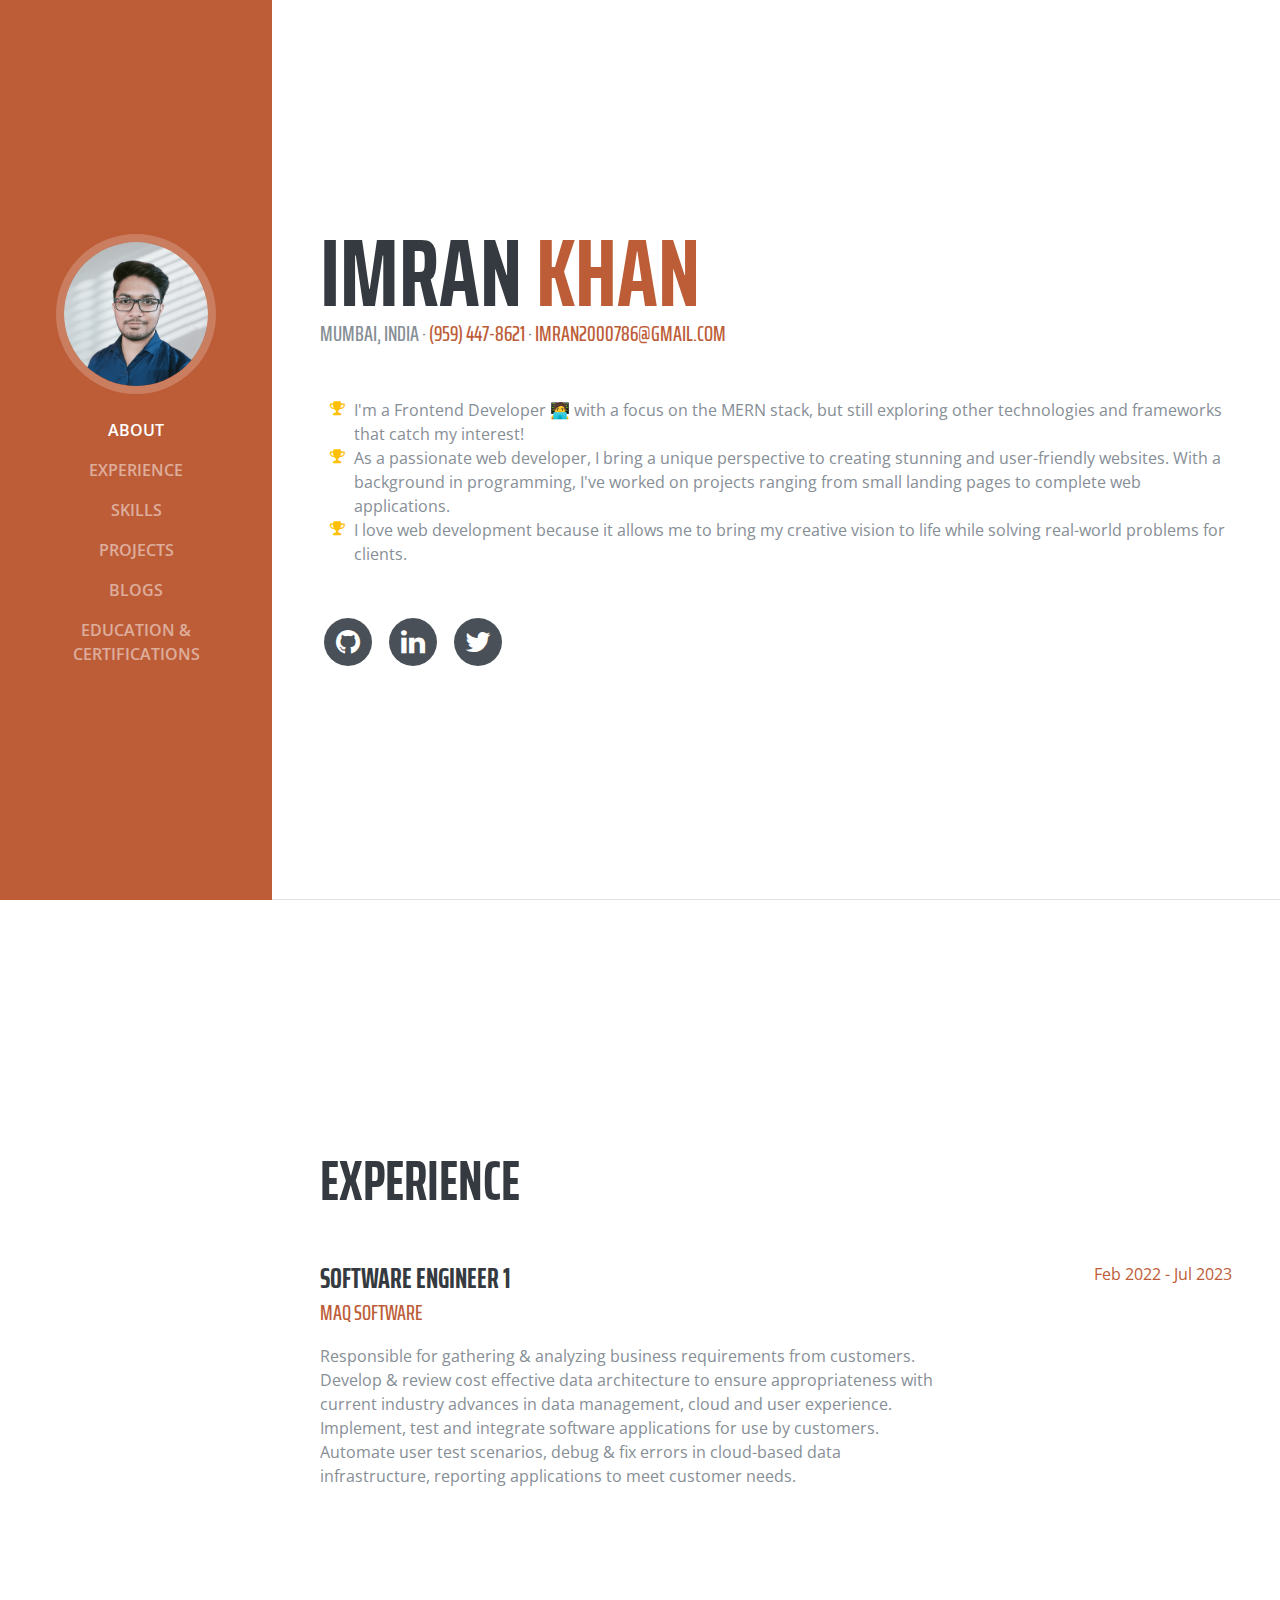
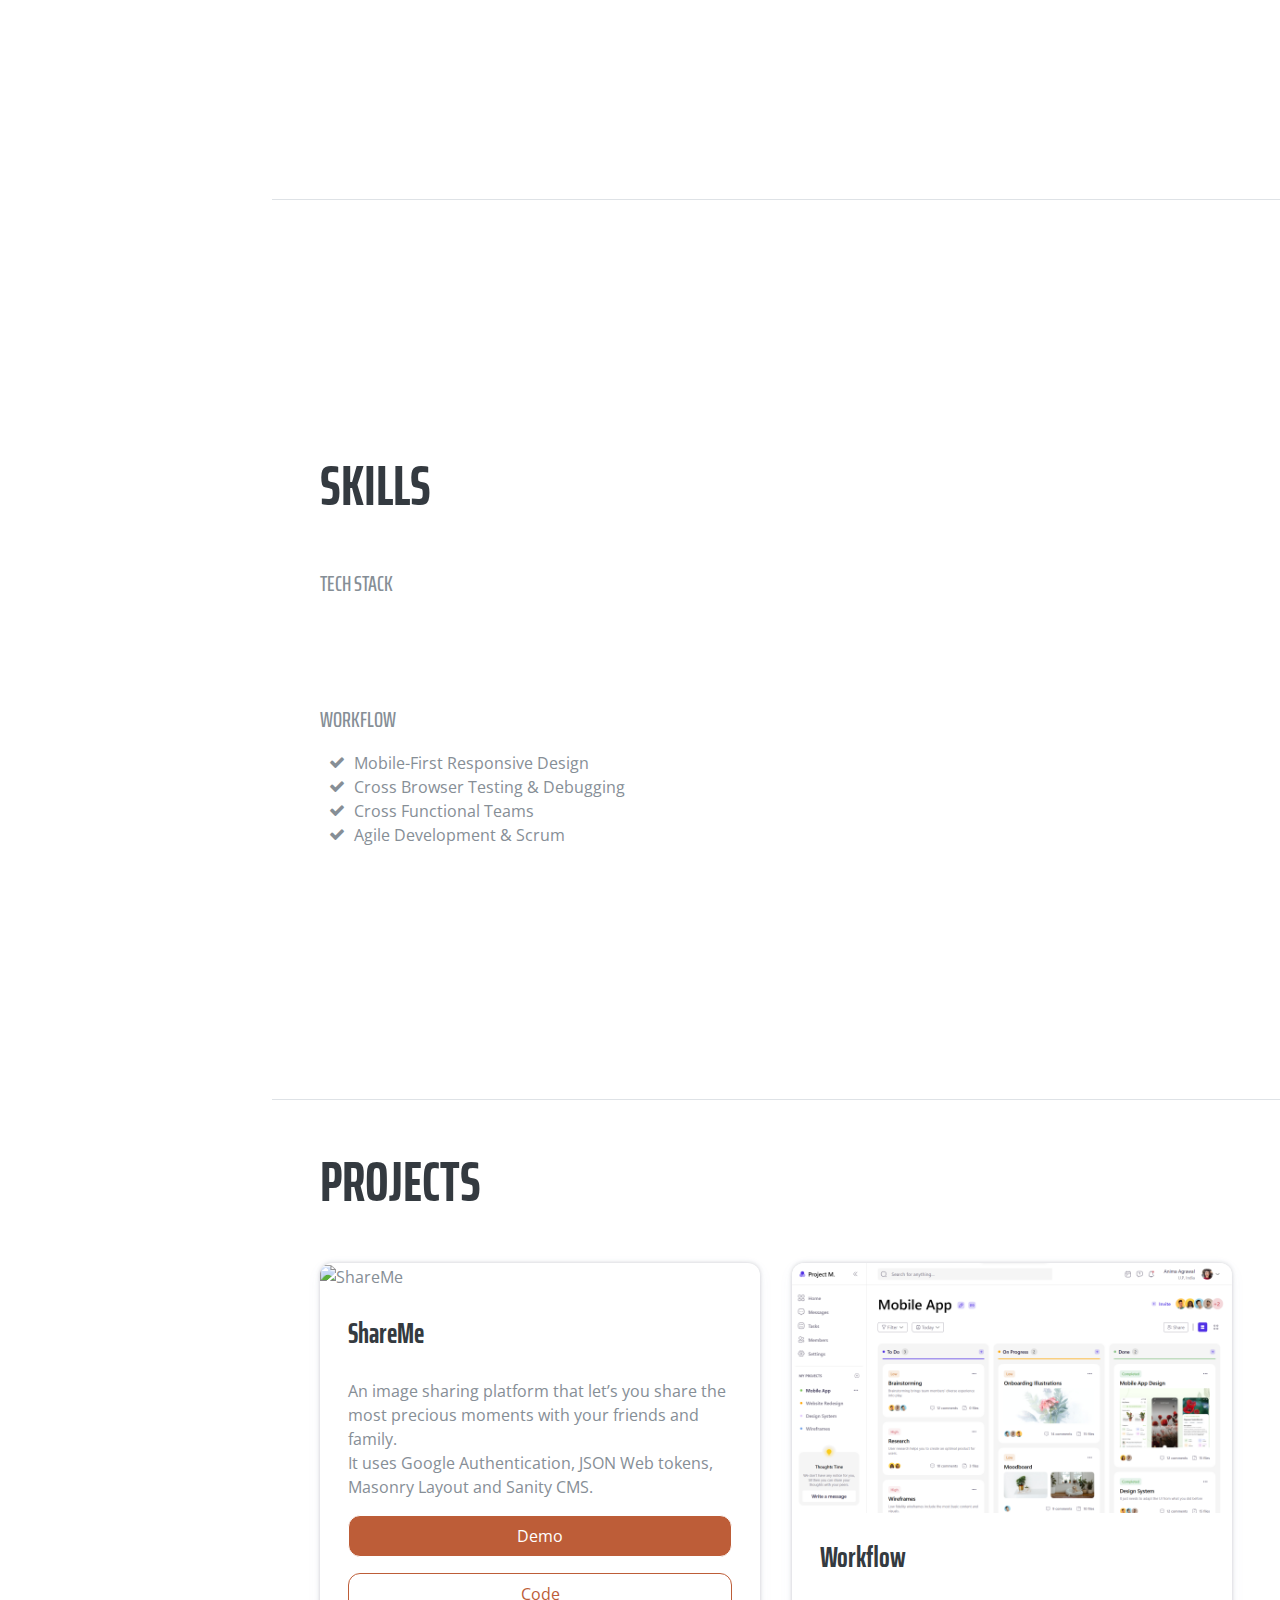
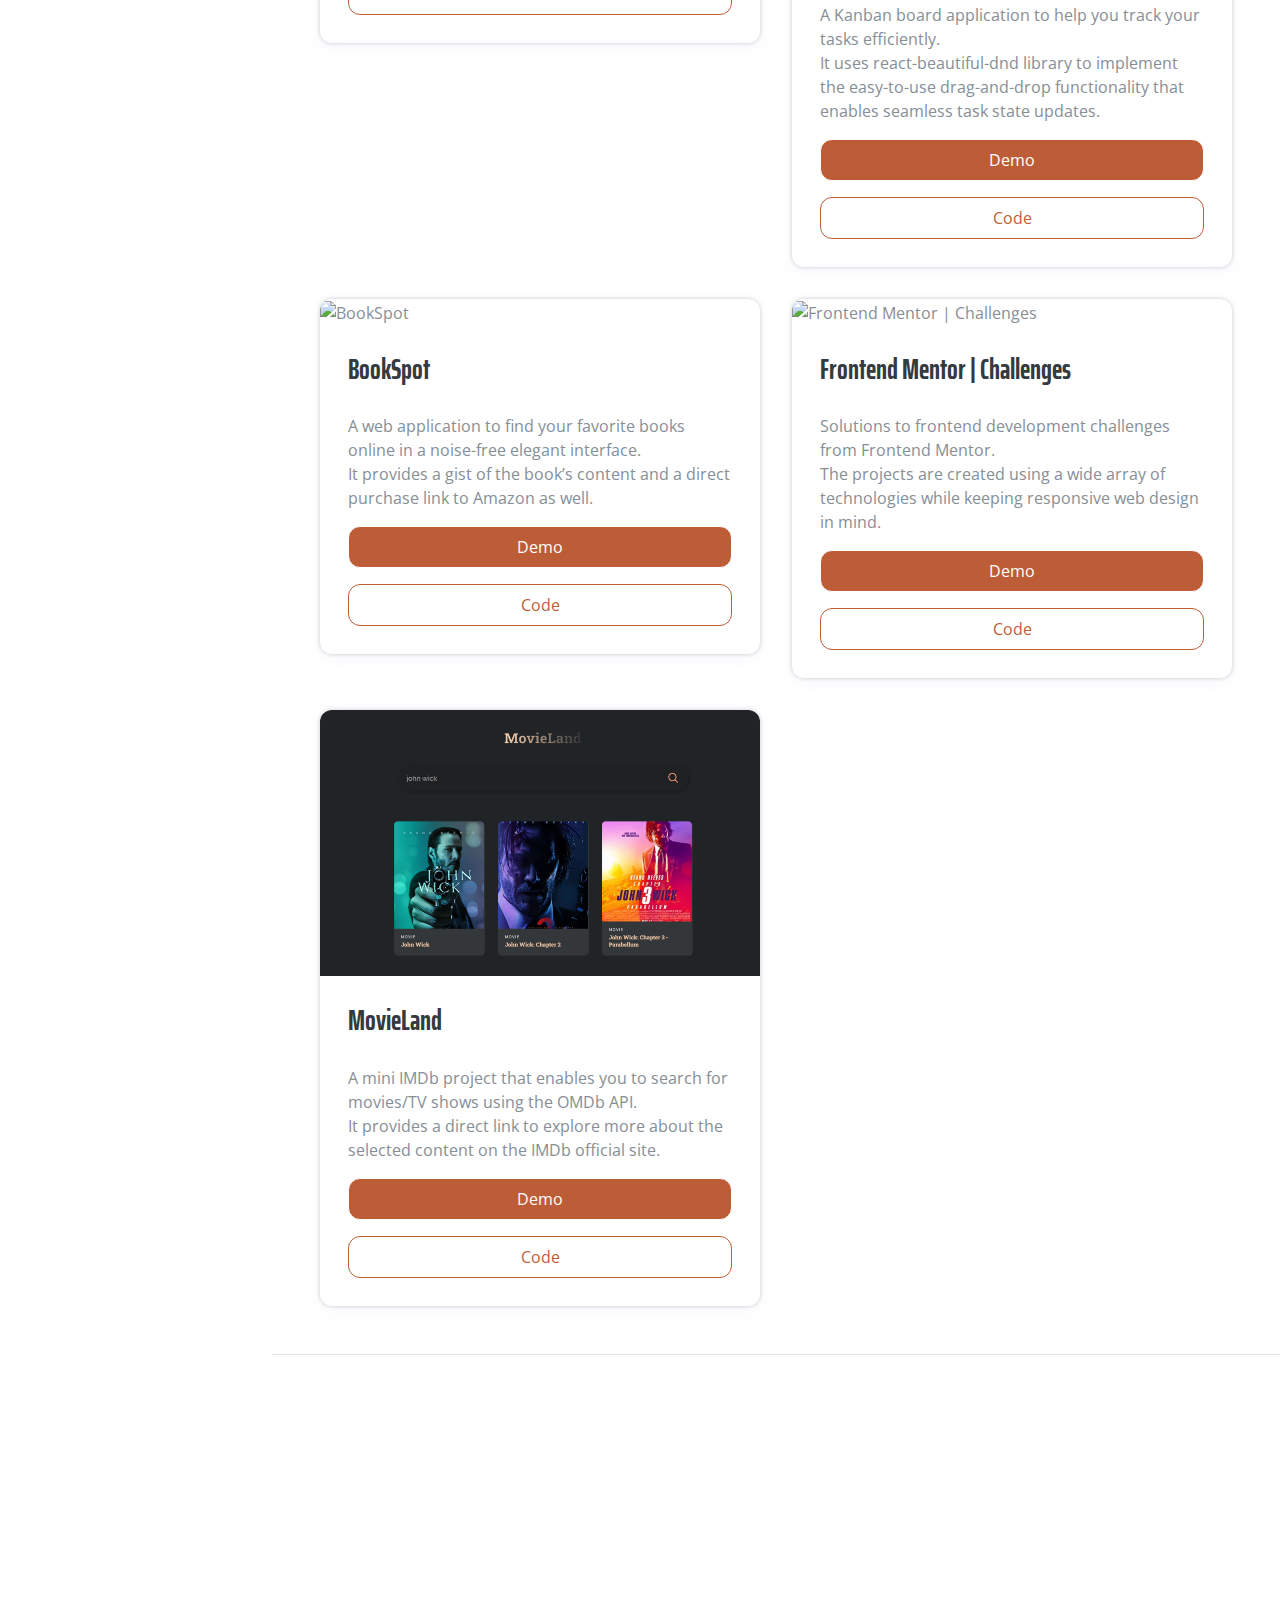
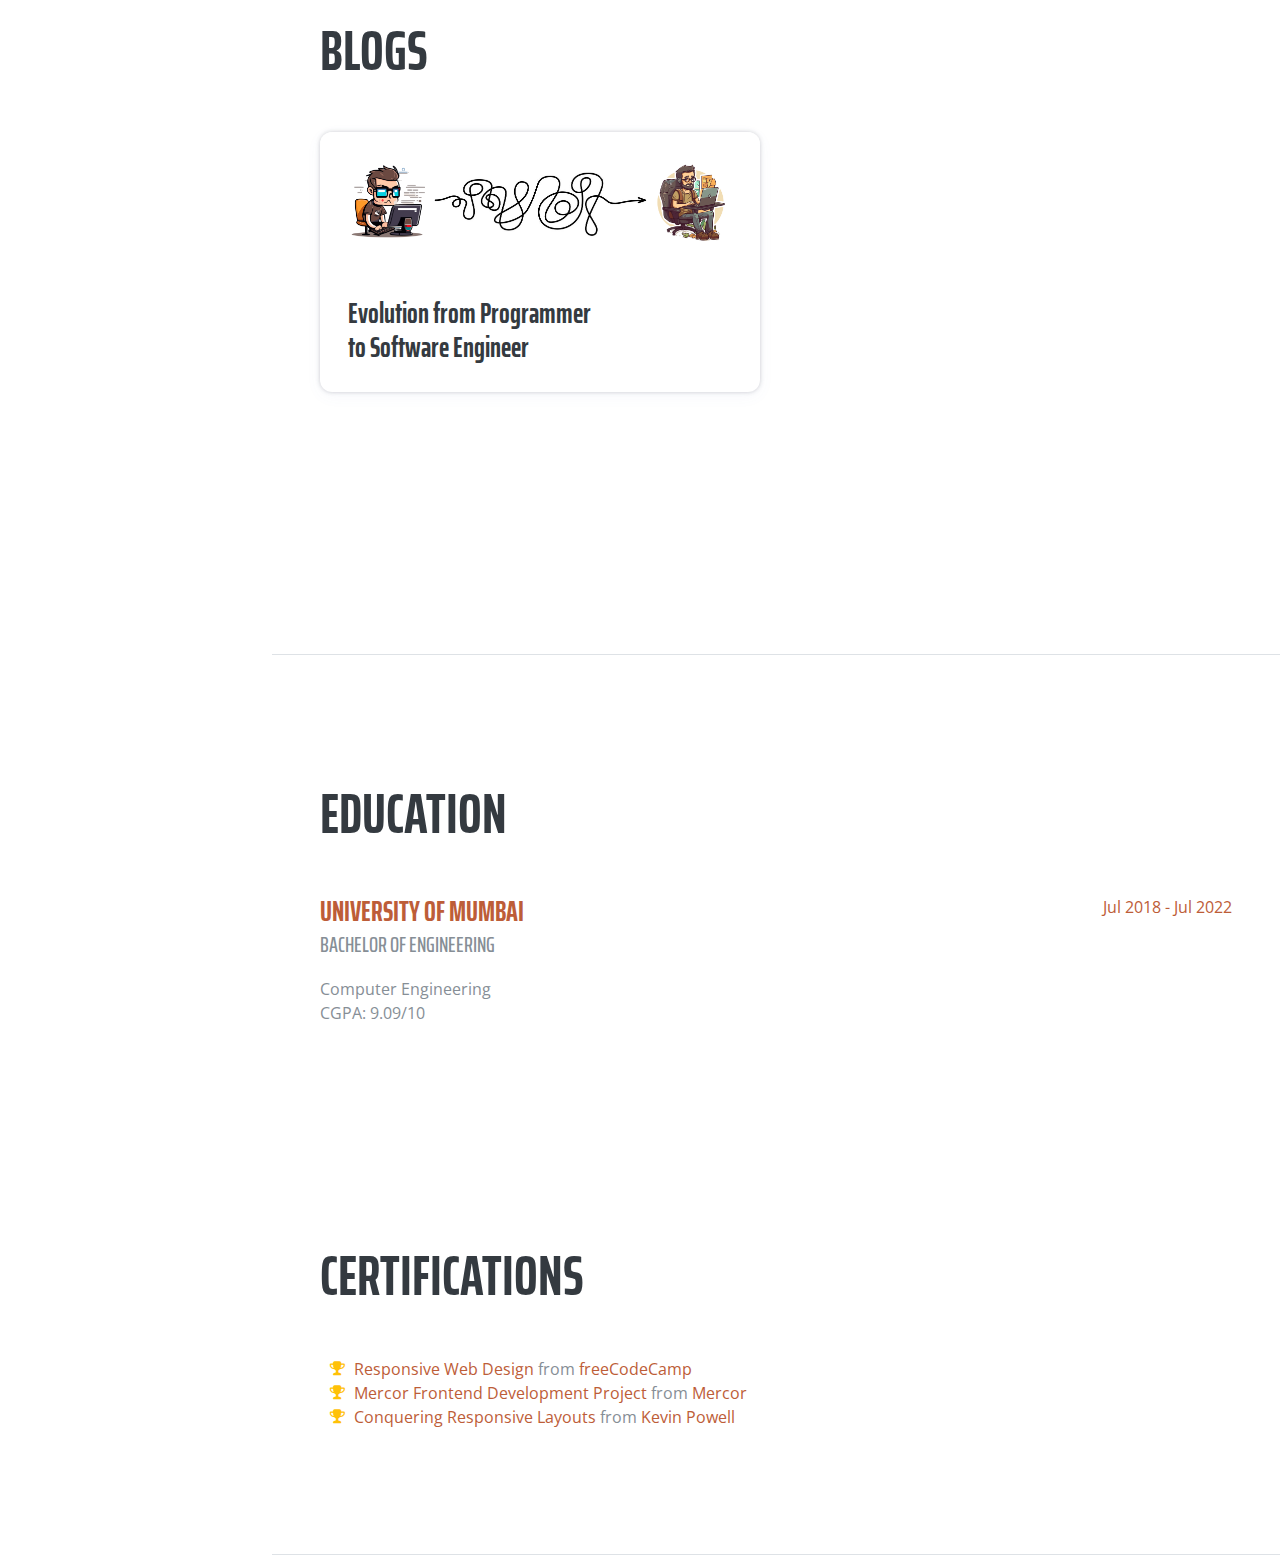
==== commit e51d78e7: "Add social media links on portfolio" ====
--- a/index.html
+++ b/index.html
@@ -29,10 +29,10 @@
       rel="stylesheet"
     />
 
-    <!-- <link
+    <link
       href="vendor/font-awesome/css/font-awesome.min.css"
       rel="stylesheet"
-    /> -->
+    />
     <!-- <link href="vendor/devicons/css/devicons.min.css" rel="stylesheet" /> -->
     <link
       rel="stylesheet"
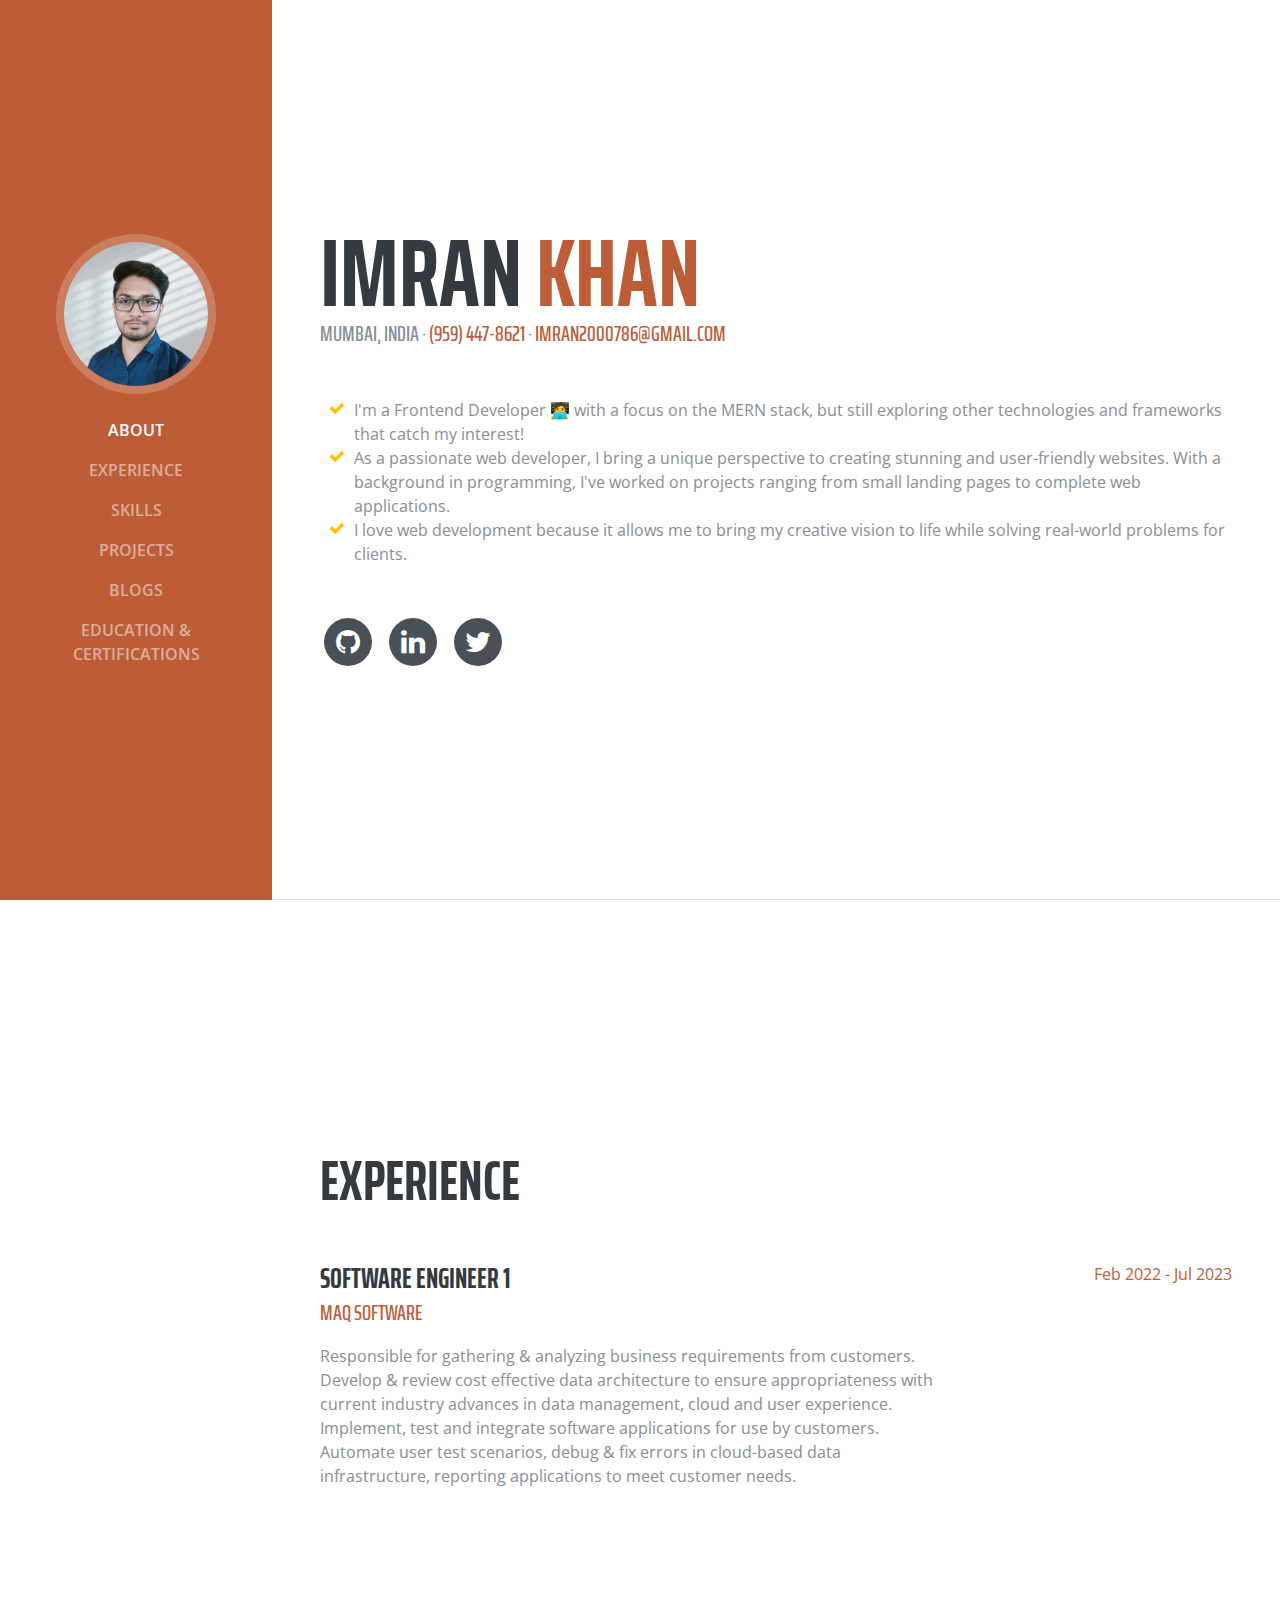
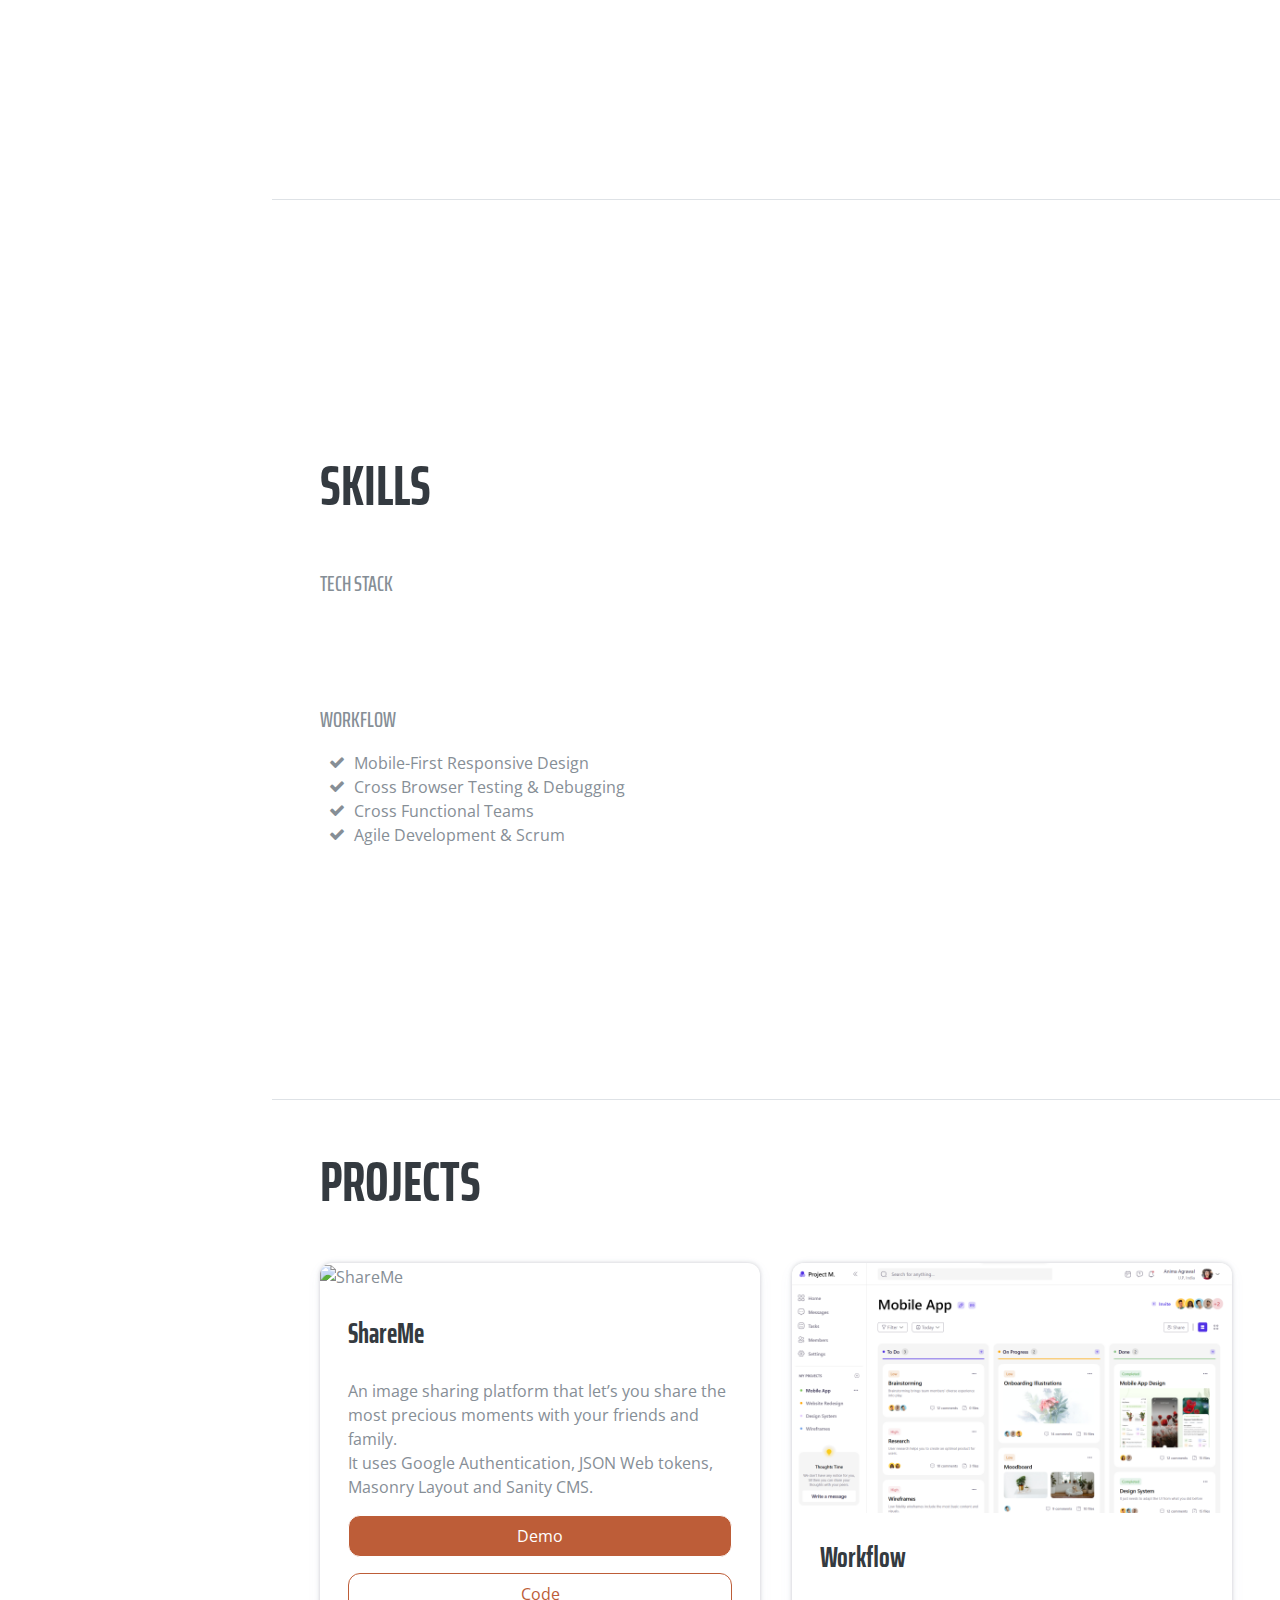
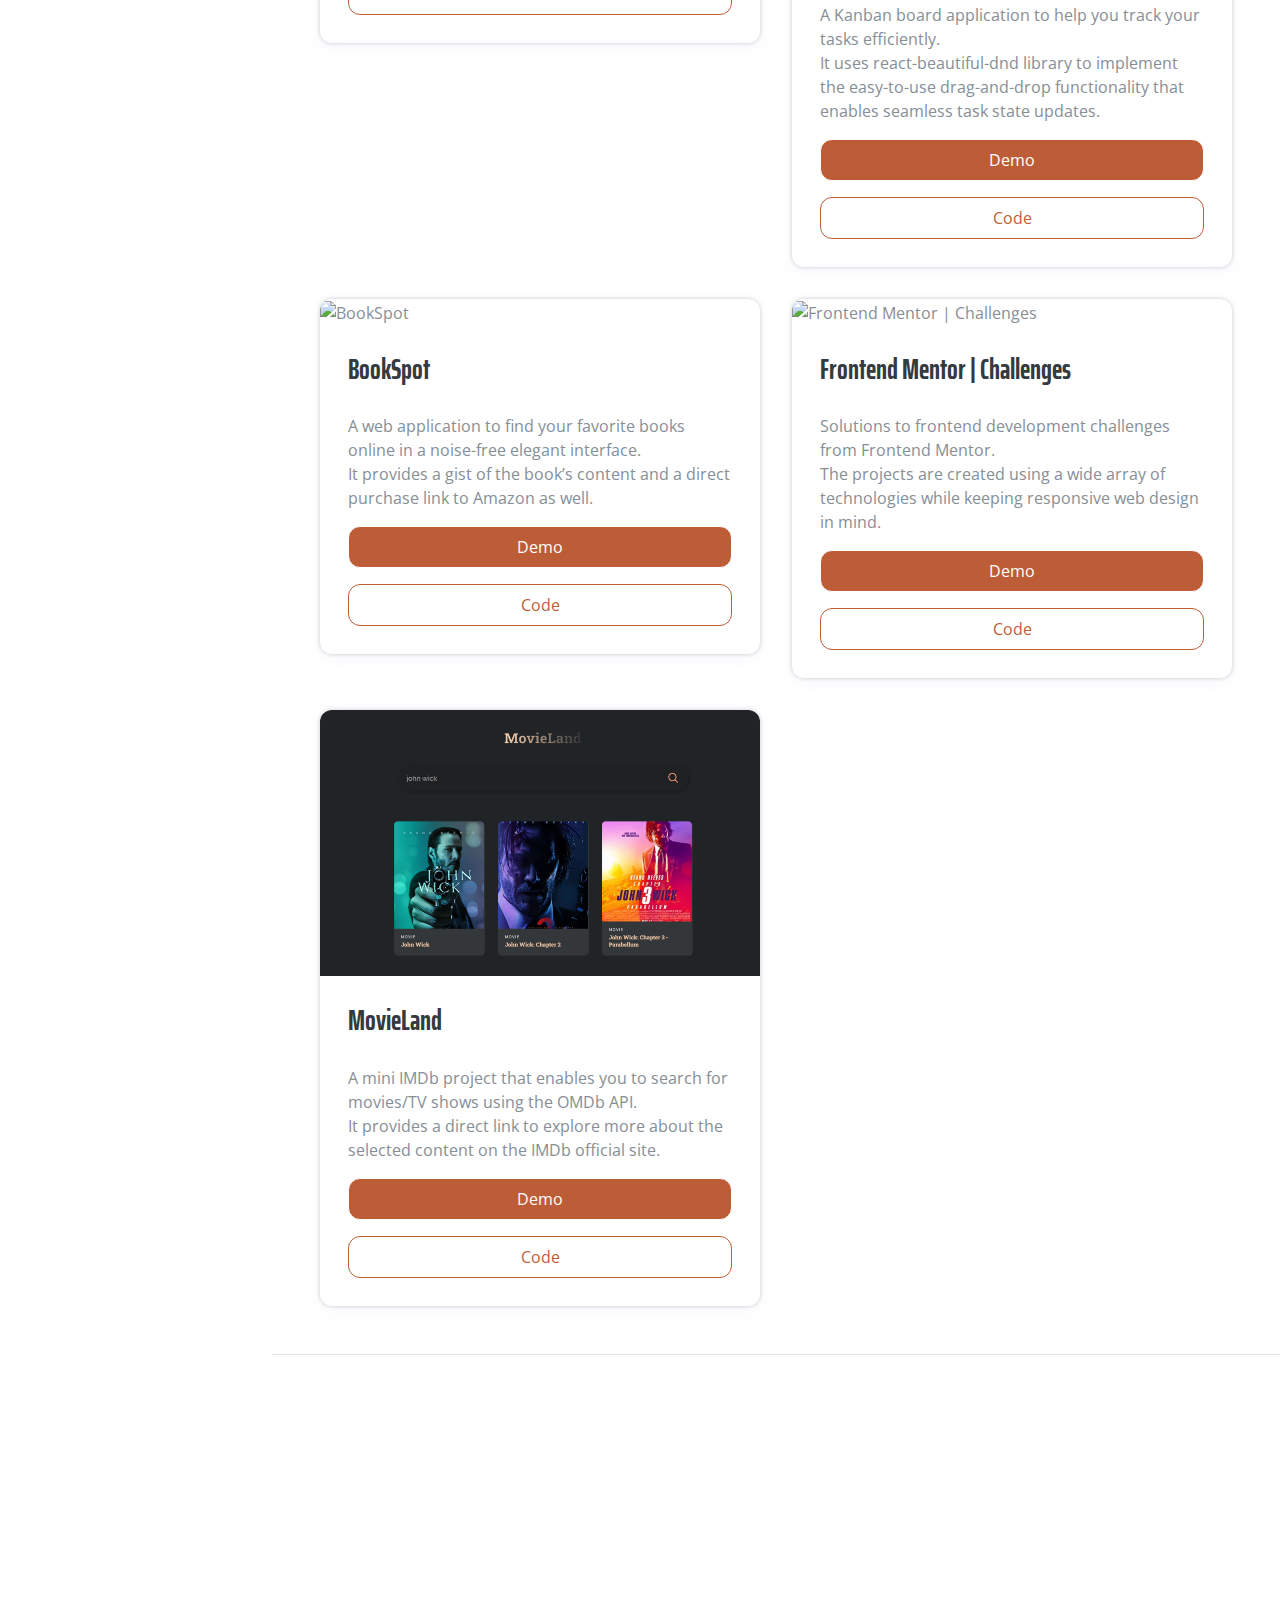
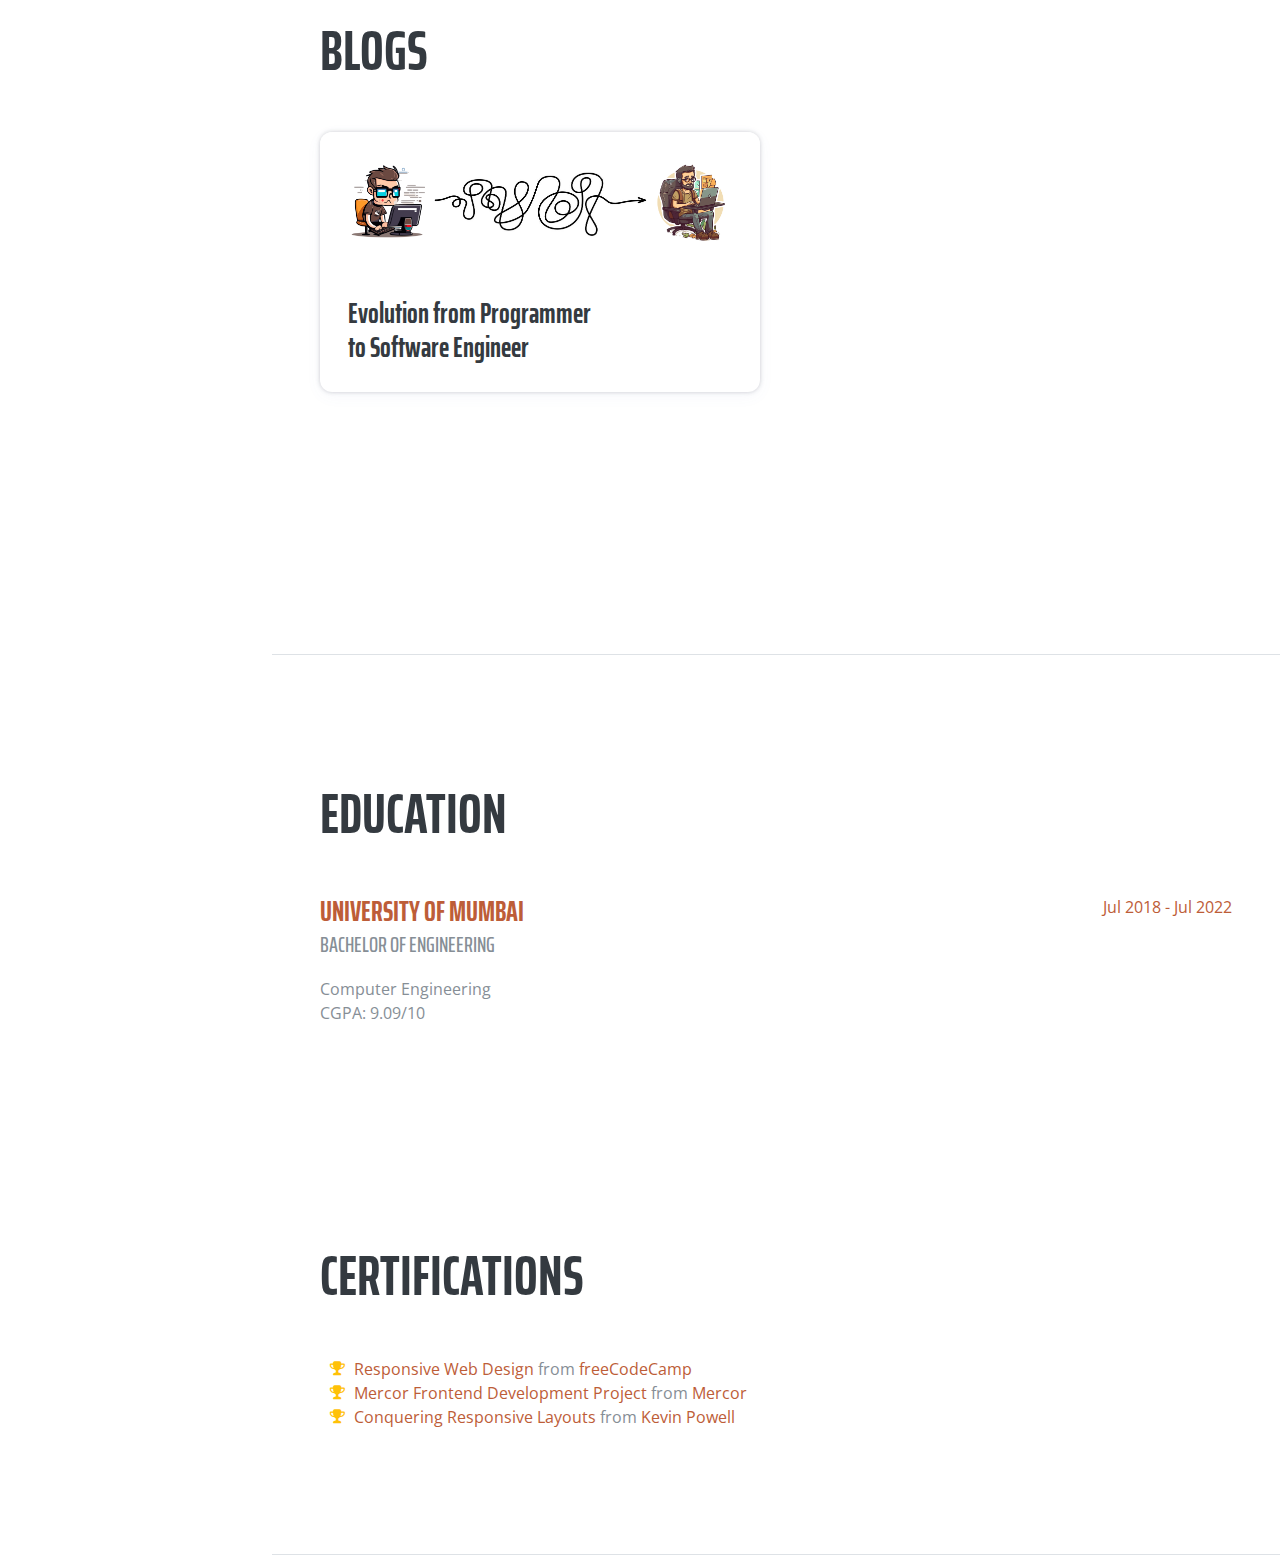
==== commit b6c3c5b3: "Add fuild typography in the blog" ====
--- a/index.html
+++ b/index.html
@@ -119,20 +119,20 @@
           <div class="mb-5">
             <ul class="fa-ul mb-0">
               <li>
-                <i class="fa-li fa fa-trophy text-warning"></i>
+                <i class="fa-li fa fa-check text-warning"></i>
                 I'm a Frontend Developer 🧑‍💻 with a focus on the MERN stack, but
                 still exploring other technologies and frameworks that catch my
                 interest!
               </li>
               <li>
-                <i class="fa-li fa fa-trophy text-warning"></i>
+                <i class="fa-li fa fa-check text-warning"></i>
                 As a passionate web developer, I bring a unique perspective to
                 creating stunning and user-friendly websites. With a background
                 in programming, I've worked on projects ranging from small
                 landing pages to complete web applications.
               </li>
               <li>
-                <i class="fa-li fa fa-trophy text-warning"></i>
+                <i class="fa-li fa fa-check text-warning"></i>
                 I love web development because it allows me to bring my creative
                 vision to life while solving real-world problems for clients.
               </li>
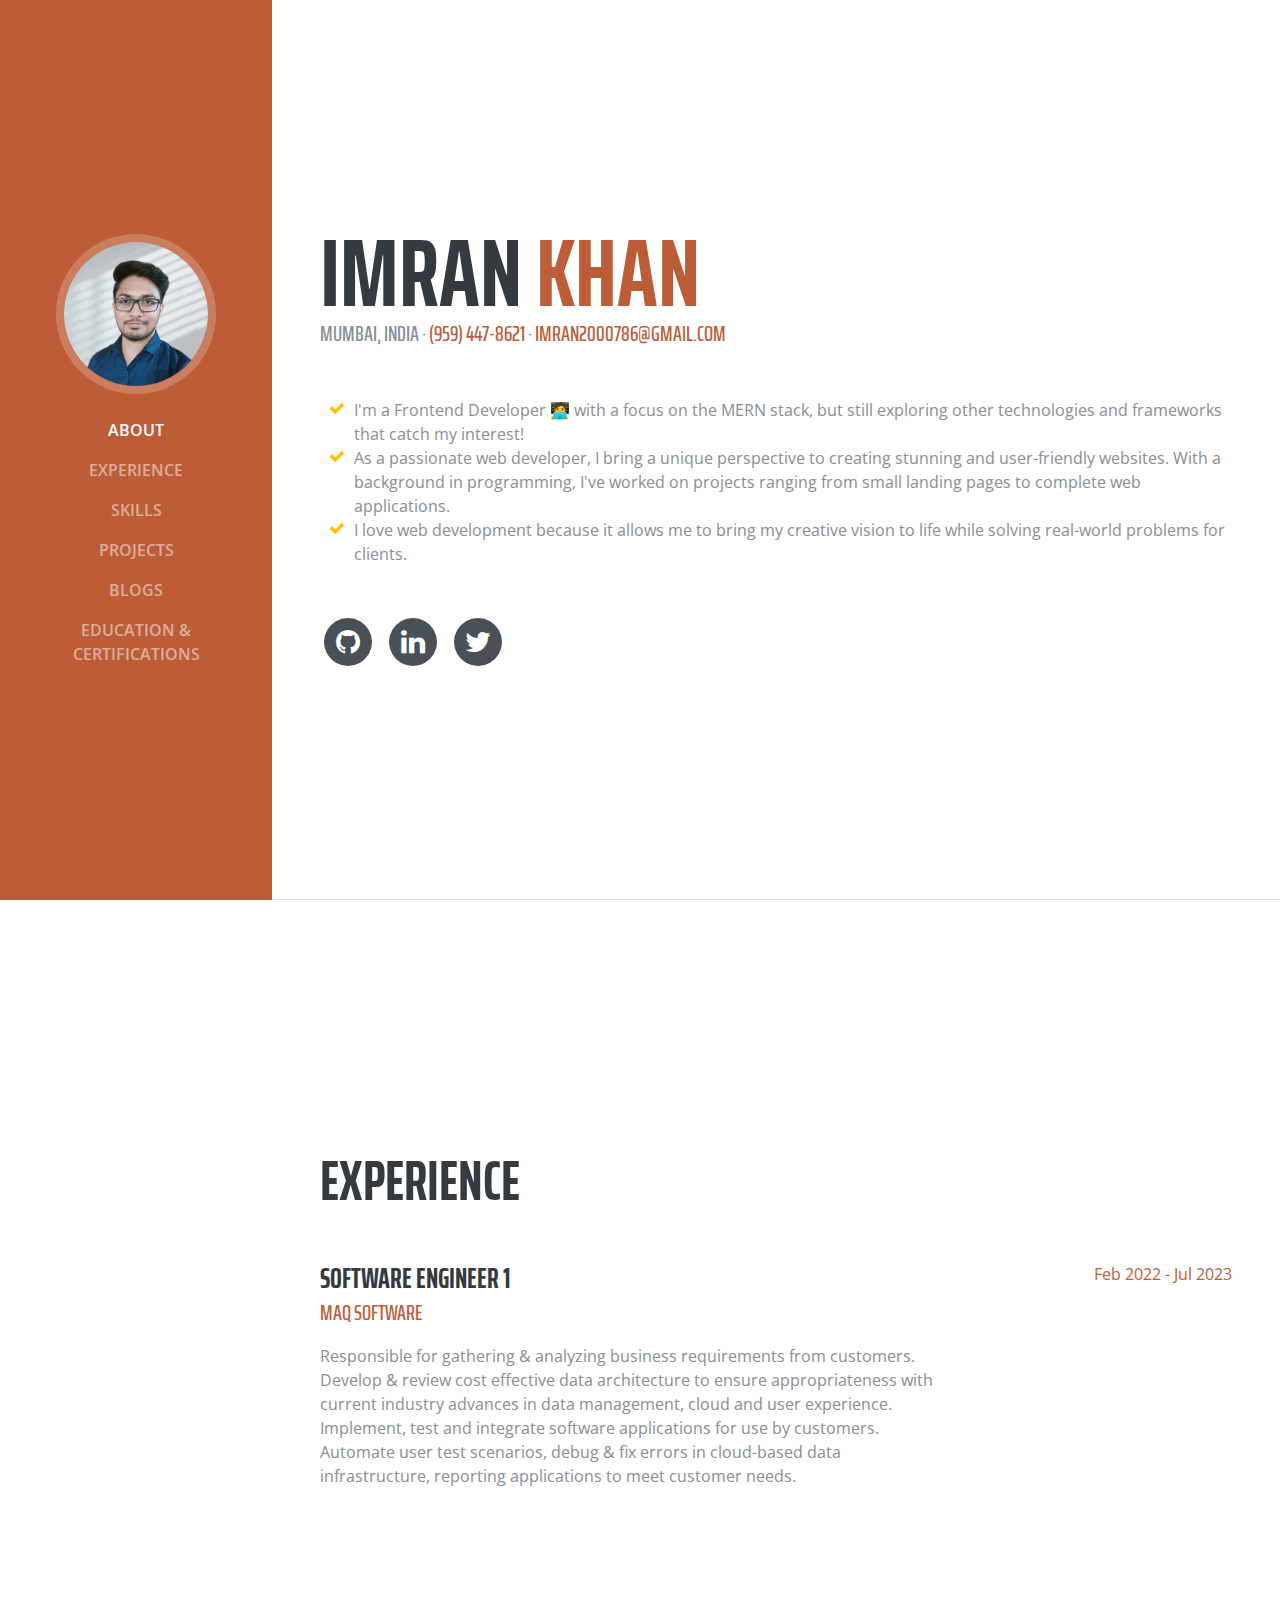
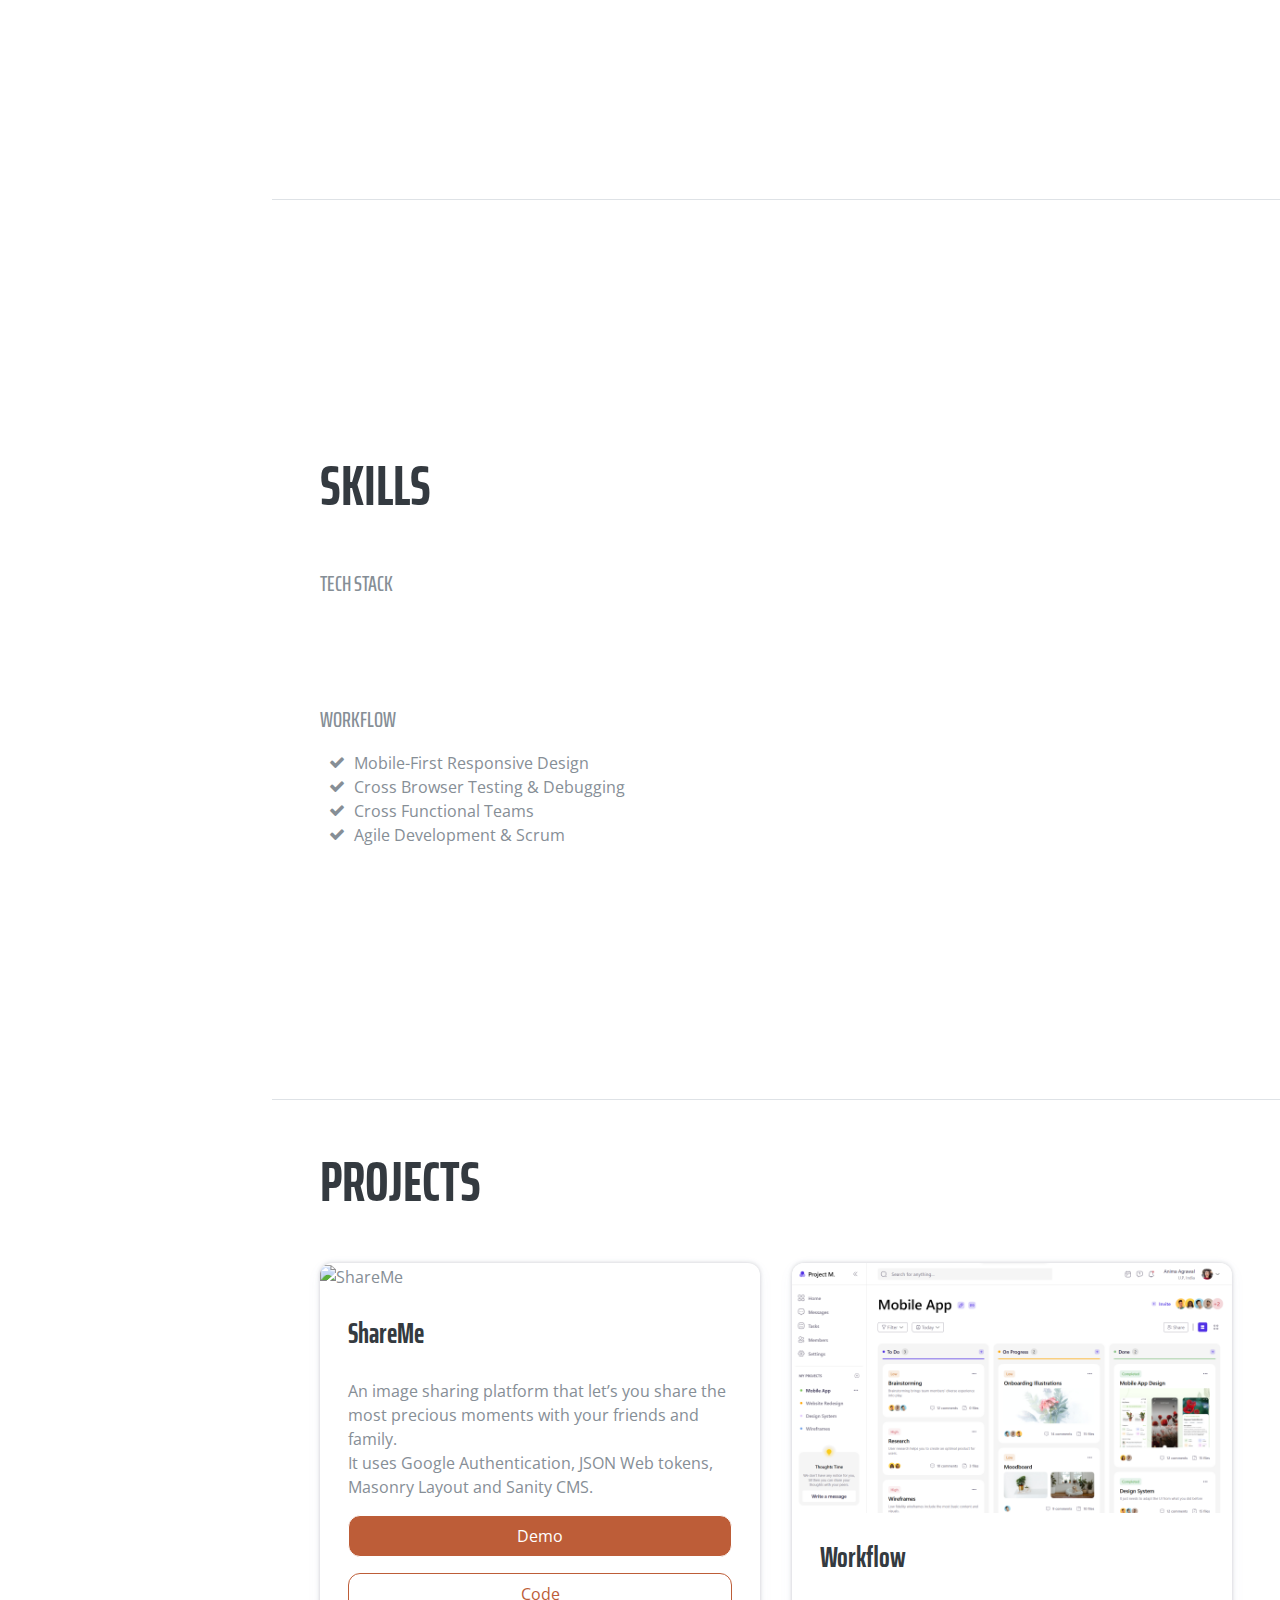
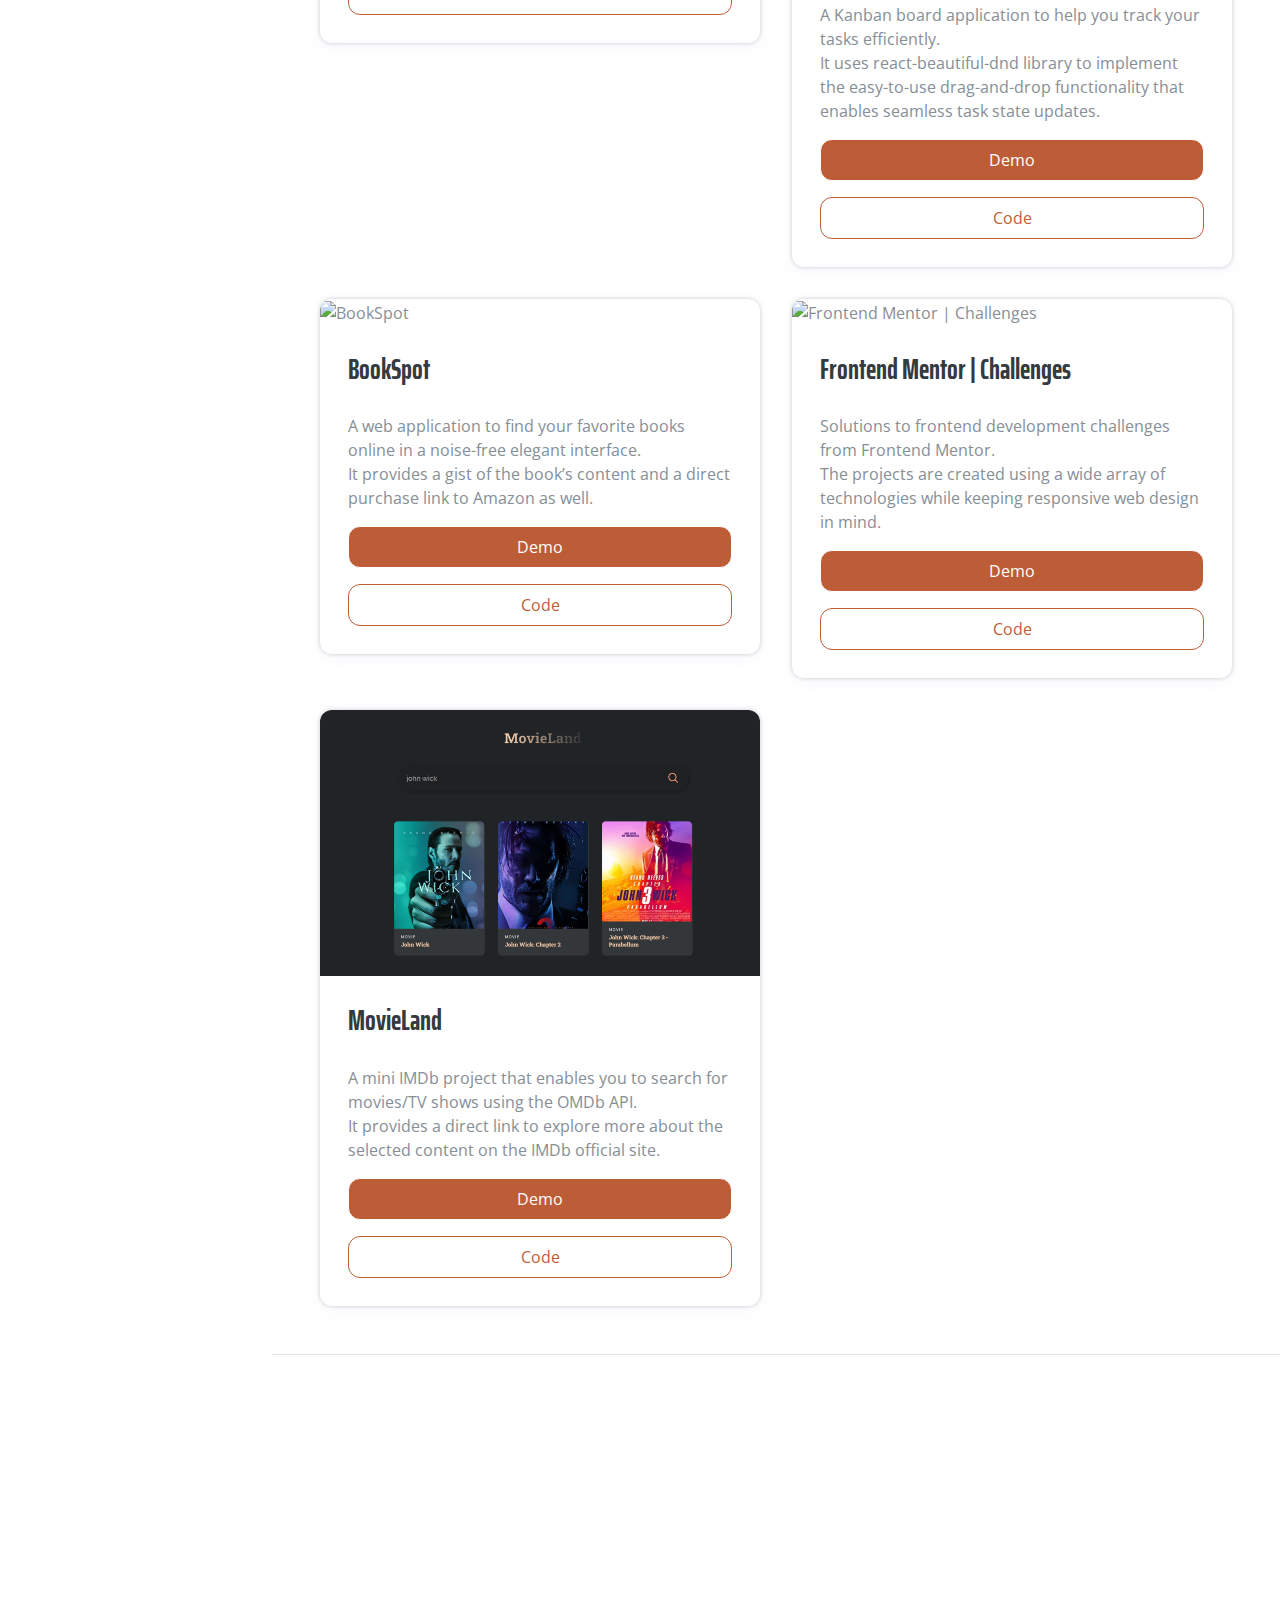
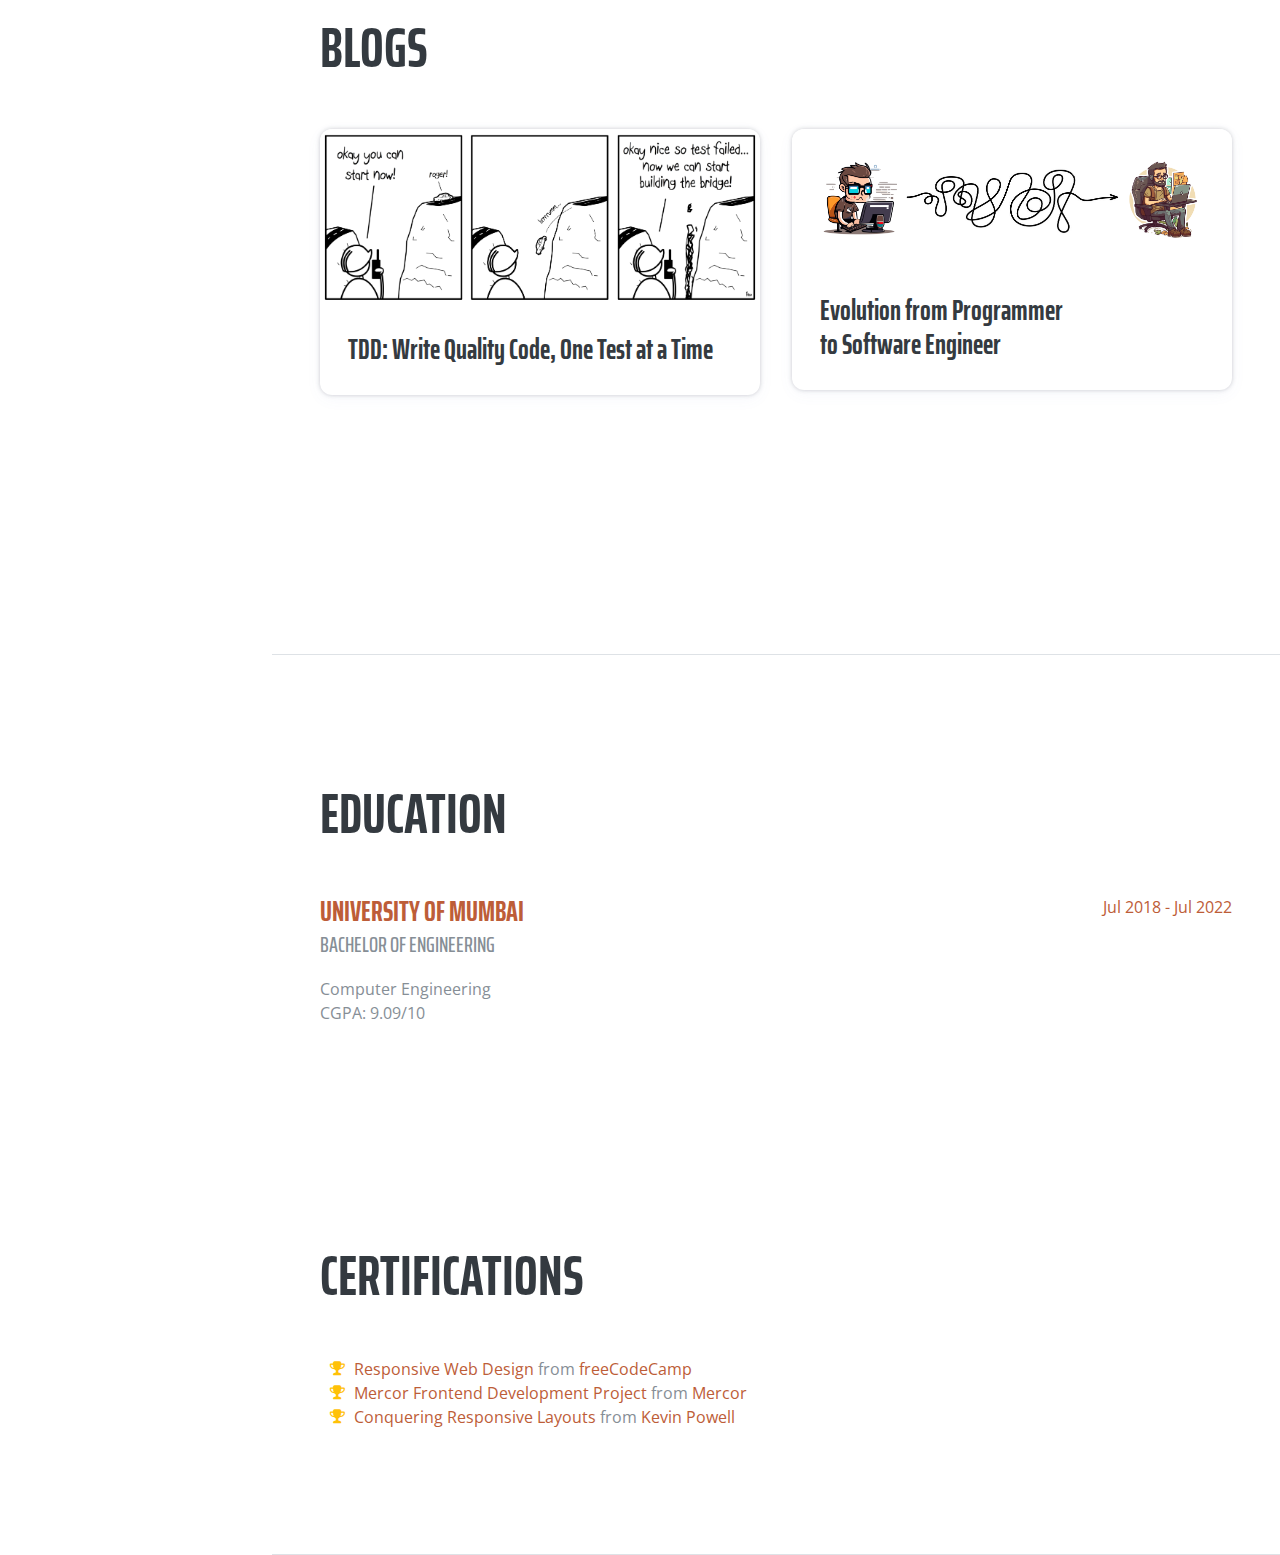
==== commit b56efe8d: "Add blog: TDD: Write Quality Code, One Test at a Time" ====
--- a/index.html
+++ b/index.html
@@ -10,7 +10,7 @@
     <meta name="author" content="Imran Khan" />
     <link
       rel="shortcut icon"
-      href="./img/portfolio-img-imran.png"
+      href="./img/portfolio-favicon-imran.png"
       type="image/x-icon"
     />
 
@@ -55,7 +55,14 @@
       id="sideNav"
     >
       <a class="navbar-brand js-scroll-trigger" href="#top">
-        <span class="d-block d-lg-none">Imran Khan</span>
+        <span class="d-block d-lg-none">
+          <img
+            src="./img/portfolio-favicon-imran.png"
+            alt="Imran Khan"
+            class="nav-icon"
+          />
+          &nbsp; Imran Khan
+        </span>
         <span class="d-none d-lg-block">
           <img
             class="img-fluid img-profile rounded-circle mx-auto mb-2"
@@ -156,7 +163,7 @@
               </a>
             </li>
             <li class="list-inline-item">
-              <a href="https://twitter.com/astronomer404" target="_blank">
+              <a href="https://twitter.com/imrank404" target="_blank">
                 <span class="fa-stack fa-lg">
                   <i class="fa fa-circle fa-stack-2x"></i>
                   <i class="fa fa-twitter fa-stack-1x fa-inverse"></i>
@@ -437,6 +444,25 @@
 
             <section class="card-grid">
               <a
+                href="./blogs/tdd-write-quality-code-one-test-at-a-time.html"
+                target="_blank"
+                class="custom-card-link"
+              >
+                <figure class="blog-card">
+                  <img
+                    src="./img/blogs/tdd-write-quality-code-one-test-at-a-time.jpeg"
+                    alt="TDD: Write Quality Code, One Test at a Time"
+                    class="blog-card__img"
+                  />
+                  <figcaption class="card-info">
+                    <h3 class="blog-card__title">
+                      TDD: Write Quality Code, One Test at a Time
+                    </h3>
+                  </figcaption>
+                </figure>
+              </a>
+
+              <a
                 href="./blogs/evolution-from-programmer-to-software-engineer.html"
                 target="_blank"
                 class="custom-card-link"
--- a/css/custom.css
+++ b/css/custom.css
@@ -1,3 +1,7 @@
+.nav-icon {
+  max-height: 2em;
+}
+
 .card-grid {
   display: grid;
   grid-template-columns: repeat(auto-fill, minmax(20em, 1fr));
